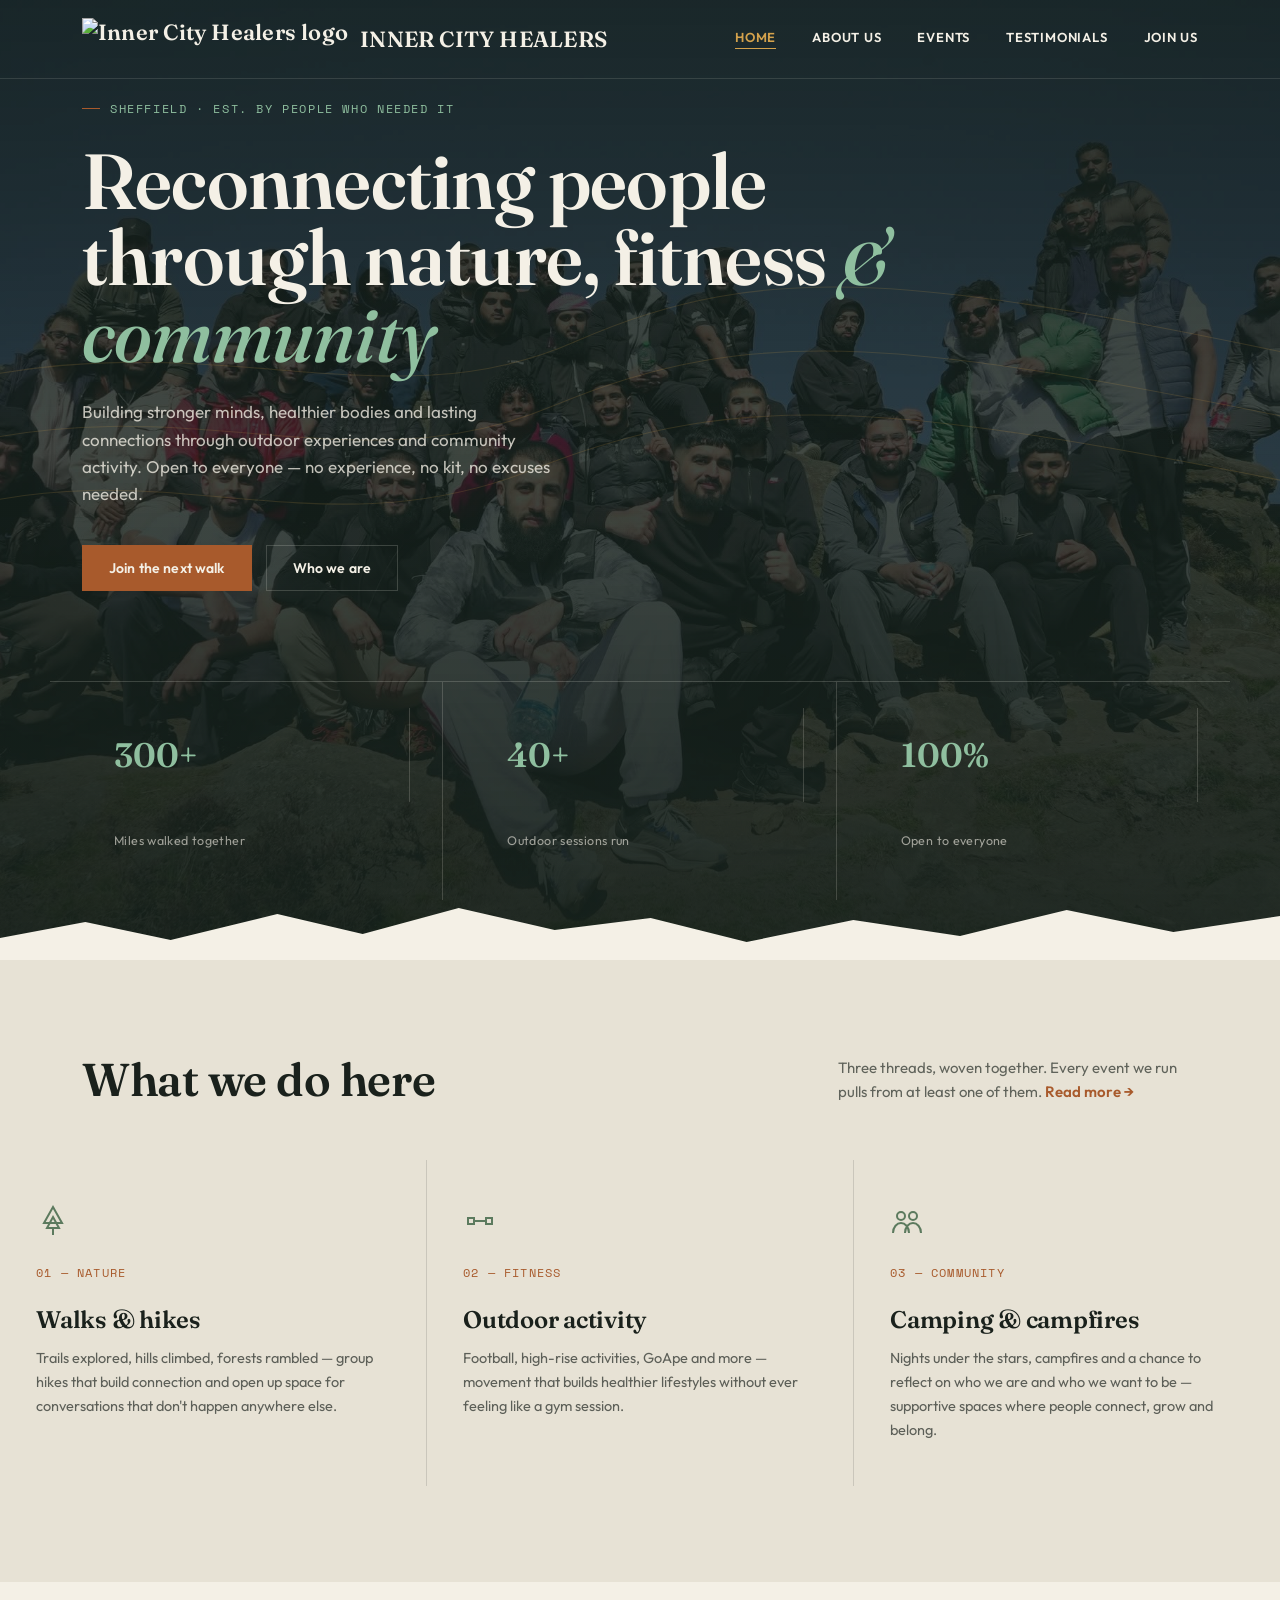
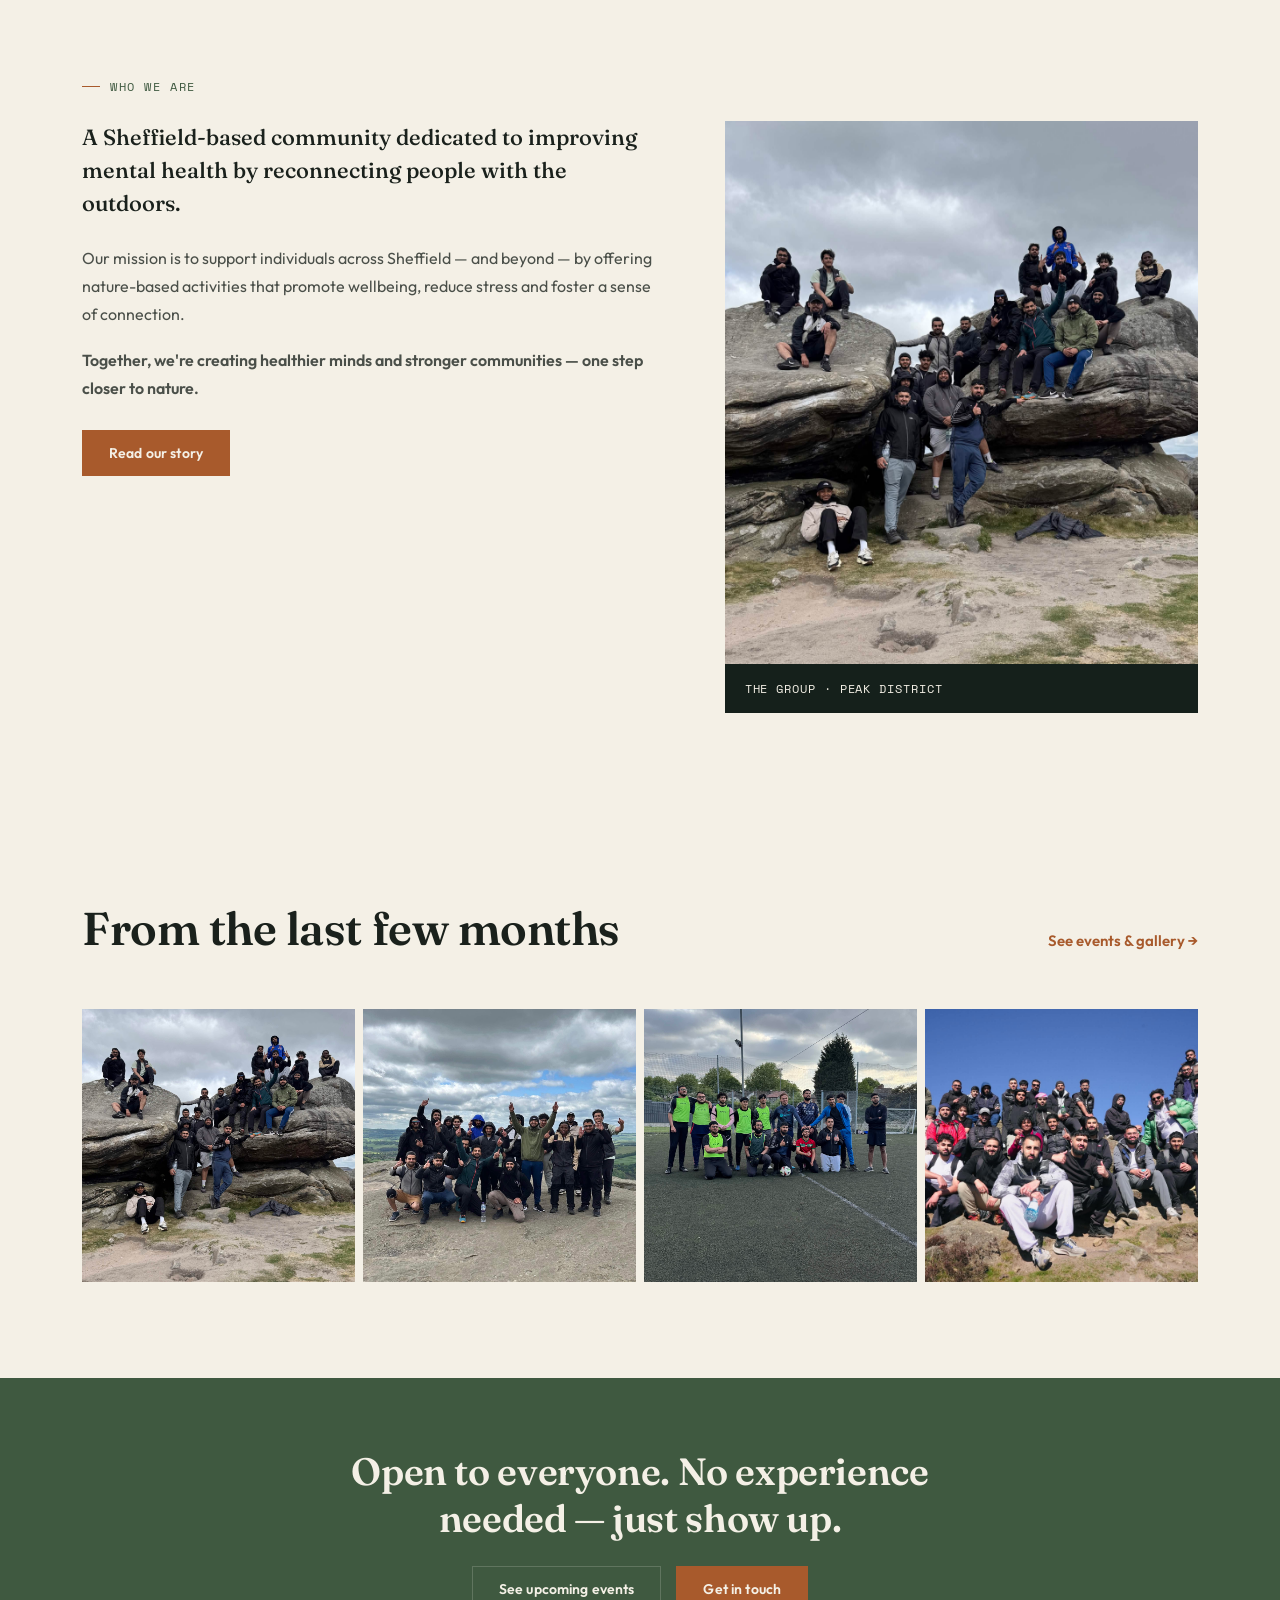
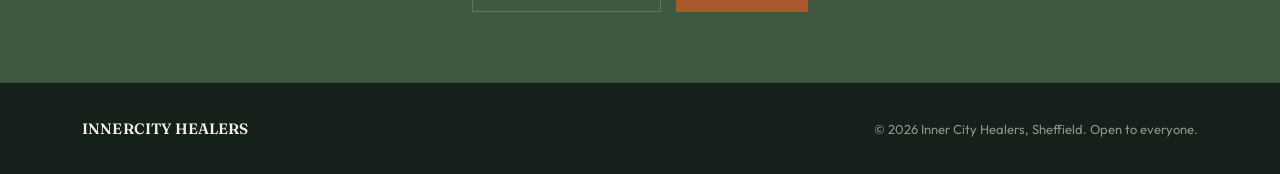
==== ICH/innercityhealers-site/site/index.html @ dcbc0eda "a" ====
<!DOCTYPE html>
<html lang="en">
<head>
<meta charset="UTF-8">
<meta name="viewport" content="width=device-width, initial-scale=1.0">
<title>Inner City Healers — Reconnecting People Through Nature, Fitness & Community</title>
<meta name="description" content="A Sheffield-based community using hikes, outdoor activity and connection to support mental health.">
<link rel="preconnect" href="https://fonts.googleapis.com">
<link rel="preconnect" href="https://fonts.gstatic.com" crossorigin>
<link href="https://fonts.googleapis.com/css2?family=Fraunces:opsz,wght@9..144,400;9..144,500;9..144,600;9..144,700&family=Outfit:wght@400;500;600;700&family=Space+Mono:wght@400;700&display=swap" rel="stylesheet">
<link rel="stylesheet" href="css/style.css">
</head>
<body>
<header>
  <nav>
    <a href="index.html" class="brand">
      <img src="images/logo.jpg" alt="Inner City Healers logo" style="height:42px; width:auto;">
      INNER CITY HEALERS
    </a>
    <div class="navlinks">
      <a href="index.html" class="active">Home</a>
      <a href="about.html">About Us</a>
      <a href="events.html">Events</a>
      <a href="testimonials.html">Testimonials</a>
      <a href="contact.html">Join Us</a>
    </div>
    <button class="menu-toggle" aria-label="Menu">
      <svg width="22" height="16" viewBox="0 0 22 16"><rect width="22" height="2" fill="#1A211C"/><rect y="7" width="22" height="2" fill="#1A211C"/><rect y="14" width="22" height="2" fill="#1A211C"/></svg>
    </button>
  </nav>
</header>
<section class="hero" id="home">
  <svg class="topo" viewBox="0 0 1200 600" preserveAspectRatio="none" xmlns="http://www.w3.org/2000/svg">
    <g stroke="#D4A24C" stroke-width="1" fill="none">
      <path d="M-50 480 C 150 420, 300 520, 500 440 S 850 380, 1250 460"/>
      <path d="M-50 420 C 180 360, 330 460, 520 380 S 860 320, 1250 400"/>
      <path d="M-50 360 C 200 300, 360 400, 540 320 S 870 260, 1250 340"/>
    </g>
  </svg>
  <div class="hero-inner">
    <div class="eyebrow light">Sheffield &middot; Est. by people who needed it</div>
    <h1>Reconnecting people through nature, fitness <em>&amp; community</em></h1>
    <p class="lede">Building stronger minds, healthier bodies and lasting connections through outdoor experiences and community activity. Open to everyone &mdash; no experience, no kit, no excuses needed.</p>
    <div class="hero-ctas">
      <a href="contact.html" class="btn dark">Join the next walk</a>
      <a href="about.html" class="btn outline">Who we are</a>
    </div>
  </div>
  <div class="hero-stats">
    <div><div class="num">300+</div><div class="lbl">Miles walked together</div></div>
    <div><div class="num">40+</div><div class="lbl">Outdoor sessions run</div></div>
    <div><div class="num">100%</div><div class="lbl">Open to everyone</div></div>
  </div>
  <svg class="ridge" viewBox="0 0 1200 60" preserveAspectRatio="none" style="height:60px;">
    <path d="M0 60 L0 38 L80 22 L160 40 L260 14 L340 34 L430 8 L520 30 L610 18 L700 42 L800 20 L900 36 L1000 10 L1100 32 L1200 16 L1200 60 Z" fill="#F4F0E6"/>
  </svg>
</section>

<section class="pillars">
  <div class="wrap">
    <div class="section-head">
      <h2>What we do here</h2>
      <p class="desc">Three threads, woven together. Every event we run pulls from at least one of them. <a href="about.html" style="color:var(--rust); font-weight:600;">Read more &rarr;</a></p>
    </div>
  </div>
  <div class="pillar-grid">
    <div class="pillar">
      <div class="icon"><svg width="34" height="34" viewBox="0 0 34 34" fill="none"><path d="M17 3L26 19H8L17 3Z" stroke="#5C7A5E" stroke-width="2" fill="none"/><path d="M17 13L23 24H11L17 13Z" stroke="#5C7A5E" stroke-width="2" fill="none"/><line x1="17" y1="24" x2="17" y2="31" stroke="#5C7A5E" stroke-width="2"/></svg></div>
      <div class="pnum">01 &mdash; NATURE</div>
      <h3>Walks &amp; hikes</h3>
      <p>Trails explored, hills climbed, forests rambled &mdash; group hikes that build connection and open up space for conversations that don't happen anywhere else.</p>
    </div>
    <div class="pillar">
      <div class="icon"><svg width="34" height="34" viewBox="0 0 34 34" fill="none"><rect x="5" y="14" width="6" height="6" stroke="#5C7A5E" stroke-width="2"/><rect x="23" y="14" width="6" height="6" stroke="#5C7A5E" stroke-width="2"/><line x1="11" y1="17" x2="23" y2="17" stroke="#5C7A5E" stroke-width="2"/></svg></div>
      <div class="pnum">02 &mdash; FITNESS</div>
      <h3>Outdoor activity</h3>
      <p>Football, high-rise activities, GoApe and more &mdash; movement that builds healthier lifestyles without ever feeling like a gym session.</p>
    </div>
    <div class="pillar">
      <div class="icon"><svg width="34" height="34" viewBox="0 0 34 34" fill="none"><circle cx="11" cy="12" r="4" stroke="#5C7A5E" stroke-width="2"/><circle cx="23" cy="12" r="4" stroke="#5C7A5E" stroke-width="2"/><path d="M3 29c0-6 4-10 8-10s8 4 8 10M15 29c0-6 4-10 8-10s8 4 8 10" stroke="#5C7A5E" stroke-width="2" fill="none"/></svg></div>
      <div class="pnum">03 &mdash; COMMUNITY</div>
      <h3>Camping &amp; campfires</h3>
      <p>Nights under the stars, campfires and a chance to reflect on who we are and who we want to be &mdash; supportive spaces where people connect, grow and belong.</p>
    </div>
  </div>
</section>

<section class="about">
  <div class="wrap">
    <div class="eyebrow">Who we are</div>
    <div class="about-grid" style="margin-top:26px;">
      <div>
        <p class="lead-graf">A Sheffield-based community dedicated to improving mental health by reconnecting people with the outdoors.</p>
        <p>Our mission is to support individuals across Sheffield &mdash; and beyond &mdash; by offering nature-based activities that promote wellbeing, reduce stress and foster a sense of connection.</p>
        <p style="font-weight:600; margin-bottom:28px;">Together, we're creating healthier minds and stronger communities &mdash; one step closer to nature.</p>
        <a href="about.html" class="btn dark">Read our story</a>
      </div>
      <div class="about-photo">
        <img src="images/peak-summit-group.jpg" alt="Group celebrating together on top of a Peak District summit">
        <div class="tag">THE GROUP &middot; PEAK DISTRICT</div>
      </div>
    </div>
  </div>
</section>

<section class="mini-gallery">
  <div class="wrap">
    <div class="section-head">
      <h2>From the last few months</h2>
      <p class="desc"><a href="events.html" style="color:var(--rust); font-weight:600;">See events &amp; gallery &rarr;</a></p>
    </div>
    <div class="mini-grid">
      <a href="events.html"><img src="images/peak-summit-group.jpg" alt="Group celebrating on top of a Peak District summit"></a>
      <a href="events.html"><img src="images/rocky-outcrop-cheering.jpg" alt="Group cheering on a rocky outcrop"></a>
      <a href="events.html"><img src="images/outdoor-football.jpg" alt="Football team group photo"></a>
      <a href="events.html"><img src="images/go-karting.jpg" alt="Group in racing suits after go-karting"></a>
    </div>
  </div>
</section>

<section class="cta-band">
  <div class="wrap">
    <h2 style="margin:0 auto 24px;">Open to everyone. No experience needed &mdash; just show up.</h2>
    <a href="events.html" class="btn outline">See upcoming events</a>
    <a href="contact.html" class="btn dark">Get in touch</a>
  </div>
</section>
<footer>
  <div class="wrap foot-inner">
    <div class="brand">INNERCITY HEALERS</div>
    <div>&copy; 2026 Inner City Healers, Sheffield. Open to everyone.</div>
  </div>
</footer>

<script src="js/script.js"></script>

</body>
</html>
---- ICH/innercityhealers-site/site/css/style.css ----
:root{
    --ink:#1A211C;
    --cream:#F4F0E6;
    --stone:#E7E2D5;
    --stone-deep:#D9D2BF;
    --pine:#15201B;
    --pine-soft:#212E27;
    --moss:#5C7A5E;
    --moss-deep:#3F5940;
    --gold:#D4A24C;
    --green-accent:#8FBF9F;
    --rust:#A85A2C;
    --line: rgba(26,33,28,0.14);
    --line-light: rgba(244,240,230,0.18);
    --radius: 2px;
  }
  *{box-sizing:border-box;}
  html{scroll-behavior:smooth;}
  body{
    margin:0;
    font-family:'Outfit', sans-serif;
    color:var(--ink);
    background:var(--cream);
    -webkit-font-smoothing:antialiased;
  }
  h1,h2,h3,h4{
    font-family:'Fraunces', serif;
    font-weight:600;
    margin:0;
    letter-spacing:-0.01em;
  }
  p{margin:0;}
  a{color:inherit; text-decoration:none;}
  img{max-width:100%; display:block;}
  .eyebrow{
    font-family:'Space Mono', monospace;
    font-size:11.5px;
    letter-spacing:0.14em;
    text-transform:uppercase;
    color:var(--moss-deep);
    display:flex;
    align-items:center;
    gap:10px;
  }
  .eyebrow::before{
    content:'';
    width:18px; height:1px;
    background:var(--rust);
    display:inline-block;
  }
  .eyebrow.light{color:var(--gold);}
  .hero .eyebrow.light{color:var(--green-accent);}
  .wrap{
    max-width:1180px;
    margin:0 auto;
    padding:0 32px;
  }
  .btn{
    display:inline-flex;
    align-items:center;
    gap:10px;
    padding:13px 26px;
    background:var(--moss-deep);
    color:var(--cream);
    font-family:'Outfit', sans-serif;
    font-weight:600;
    font-size:14px;
    letter-spacing:0.01em;
    border:1px solid var(--moss-deep);
    cursor:pointer;
    transition:all .25s ease;
  }
  .btn:hover{background:transparent; color:var(--moss-deep);}
  .btn.outline{
    background:transparent;
    color:var(--cream);
    border:1px solid var(--line-light);
  }
  .btn.outline:hover{
    background:var(--cream);
    color:var(--pine);
    border-color:var(--cream);
  }
  .btn.dark{background:var(--rust); border-color:var(--rust); color:var(--cream);}
  .btn.dark:hover{background:transparent; color:var(--rust);}

  /* ===== NAV (transparent, overlays hero) ===== */
  header{
    position:absolute; top:0; left:0; right:0; z-index:50;
    background:transparent;
    border-bottom:1px solid rgba(244,240,230,0.12);
  }
  nav{
    display:flex; align-items:center; justify-content:space-between;
    padding:18px 32px;
    max-width:1180px;
    margin:0 auto;
  }
  .brand{display:flex; align-items:center; gap:12px; font-family:'Fraunces',serif; font-weight:600; font-size:22px; letter-spacing:0.01em; color:var(--cream);}
  .brand svg{flex-shrink:0;}
  .navlinks{display:flex; gap:36px; align-items:center;}
  .navlinks a{
    font-size:13px; font-weight:600; letter-spacing:0.06em; text-transform:uppercase;
    position:relative; padding-bottom:4px; color:var(--cream);
  }
  .navlinks a::after{
    content:''; position:absolute; left:0; bottom:0; height:1px; width:0;
    background:var(--gold); transition:width .25s ease;
  }
  .navlinks a:hover::after, .navlinks a.active::after{width:100%;}
  .navlinks a.active{color:var(--gold);}
  .navcta{display:none;}
  @media(min-width:880px){.navcta{display:block;}}
  .menu-toggle{display:none; background:none; border:none; cursor:pointer;}
  .menu-toggle svg rect{fill:var(--cream);}
  @media(max-width:880px){
    .navlinks{display:none;}
    .menu-toggle{display:block;}
  }

  /* ===== TOPO TEXTURE ===== */
  .topo{
    position:absolute; inset:0; pointer-events:none;
    opacity:0.16;
  }

  /* ===== HERO ===== */
  .hero{
    position:relative;
    background:
      linear-gradient(180deg, rgba(21,32,27,0.90) 0%, rgba(21,32,27,0.80) 45%, rgba(21,32,27,0.94) 100%),
      url('../images/go-karting.jpg') center 30%/cover no-repeat;
    color:var(--cream);
    overflow:hidden;
    padding:100px 0 0;
  }
  .hero-inner{
    max-width:1180px; margin:0 auto; padding:0 32px 90px;
    position:relative; z-index:2;
  }
  .hero .eyebrow{margin-bottom:26px;}
  .hero h1{
    font-size:clamp(40px, 6.4vw, 78px);
    line-height:0.98;
    max-width:820px;
    color:var(--cream);
  }
  .hero h1 em{font-style:italic; color:var(--green-accent); font-weight:500;}
  .hero p.lede{
    margin-top:26px;
    max-width:480px;
    font-size:17px;
    line-height:1.6;
    color:rgba(244,240,230,0.78);
  }
  .hero-ctas{display:flex; gap:14px; margin-top:38px; flex-wrap:wrap;}
  .hero-stats{
    display:grid; grid-template-columns:repeat(3,1fr);
    border-top:1px solid var(--line-light);
    max-width:1180px; margin:0 auto;
    position:relative; z-index:2;
  }
  .hero-stats div{
    padding:26px 32px;
    border-right:1px solid var(--line-light);
  }
  .hero-stats div:last-child{border-right:none;}
  .hero-stats .num{font-family:'Fraunces',serif; font-size:34px; color:var(--green-accent); font-weight:600;}
  .hero-stats .lbl{font-size:12.5px; color:rgba(244,240,230,0.6); margin-top:4px; letter-spacing:0.03em;}

  .ridge{
    width:100%; display:block; position:relative; z-index:1;
  }

  /* ===== SECTION SCAFFOLD ===== */
  section{padding:96px 0;}
  .section-head{
    display:flex; justify-content:space-between; align-items:flex-end;
    gap:40px; margin-bottom:56px; flex-wrap:wrap;
  }
  .section-head h2{font-size:clamp(30px,3.6vw,46px); max-width:560px; line-height:1.05;}
  .section-head .desc{max-width:360px; font-size:15px; line-height:1.6; color:rgba(26,33,28,0.66);}

  /* ===== ABOUT ===== */
  .about{background:var(--cream);}
  .about-grid{
    display:grid; grid-template-columns:1.1fr 0.9fr; gap:64px; align-items:start;
  }
  .about-grid p{font-size:16px; line-height:1.75; color:rgba(26,33,28,0.78); margin-bottom:18px;}
  .about-grid .lead-graf{font-family:'Fraunces',serif; font-size:22px; line-height:1.5; color:var(--ink); font-weight:500; margin-bottom:24px;}
  .about-photo{
    position:relative; aspect-ratio:4/5; overflow:hidden; background:var(--stone-deep);
  }
  .about-photo img{width:100%; height:100%; object-fit:cover;}
  .about-photo .tag{
    position:absolute; bottom:0; left:0; right:0;
    background:var(--pine); color:var(--cream);
    padding:16px 20px; font-family:'Space Mono',monospace; font-size:11.5px; letter-spacing:0.08em;
  }
  @media(max-width:800px){.about-grid{grid-template-columns:1fr;}}

  /* ===== PILLARS ===== */
  .pillars{background:var(--stone); position:relative;}
  .pillar-grid{display:grid; grid-template-columns:repeat(3,1fr); gap:1px; background:var(--line);}
  .pillar{
    background:var(--stone); padding:44px 36px;
    transition:background .25s ease;
  }
  .pillar:hover{background:var(--cream);}
  .pillar .pnum{font-family:'Space Mono',monospace; font-size:12px; color:var(--rust); letter-spacing:0.1em; margin-bottom:24px;}
  .pillar h3{font-size:24px; margin-bottom:12px;}
  .pillar p{font-size:14.5px; line-height:1.65; color:rgba(26,33,28,0.68);}
  .pillar .icon{margin-bottom:22px;}
  @media(max-width:800px){.pillar-grid{grid-template-columns:1fr;}}

  /* ===== ORIGIN ===== */
  .origin{
    background:var(--pine); color:var(--cream); position:relative; overflow:hidden;
  }
  .origin-grid{
    display:grid; grid-template-columns:0.85fr 1.15fr; gap:70px; align-items:center;
  }
  .origin-photo{aspect-ratio:1/1; overflow:hidden; background:var(--pine-soft);}
  .origin-photo img{width:100%; height:100%; object-fit:cover; filter:saturate(0.9);}
  .origin-text .eyebrow{margin-bottom:24px;}
  .origin-text h2{font-size:clamp(28px,3.4vw,40px); margin-bottom:24px; max-width:480px;}
  .origin-text p{font-size:16px; line-height:1.8; color:rgba(244,240,230,0.74); margin-bottom:16px;}
  .origin-text .sign{font-family:'Fraunces',serif; font-style:italic; color:var(--gold); margin-top:24px; font-size:17px;}
  @media(max-width:850px){.origin-grid{grid-template-columns:1fr;}}

  /* ===== EVENTS ===== */
  .events{background:var(--cream);}
  .event-list{display:flex; flex-direction:column; border-top:1px solid var(--line);}
  .event-row{
    display:grid; grid-template-columns:140px 110px 1fr auto;
    gap:28px; align-items:center;
    padding:28px 0; border-bottom:1px solid var(--line);
  }
  .event-row .ephoto{width:140px; height:90px; overflow:hidden; background:var(--stone-deep);}
  .event-row .ephoto img{width:100%; height:100%; object-fit:cover;}
  .event-date{font-family:'Space Mono',monospace; text-align:center;}
  .event-date .mon{font-size:12px; letter-spacing:0.1em; color:var(--rust);}
  .event-date .day{font-size:28px; font-family:'Fraunces',serif; font-weight:600; color:var(--ink);}
  .event-info h4{font-size:19px; margin-bottom:6px;}
  .event-info .meta{font-size:13px; color:rgba(26,33,28,0.55); margin-bottom:6px; display:flex; gap:14px; flex-wrap:wrap;}
  .event-info .meta span{display:flex; align-items:center; gap:5px;}
  .event-info p.desc{font-size:14px; color:rgba(26,33,28,0.65); line-height:1.5; max-width:420px;}
  .event-row .btn{padding:10px 20px; font-size:13px;}
  @media(max-width:760px){
    .event-row{grid-template-columns:1fr; gap:14px;}
    .event-row .ephoto{width:100%; height:160px;}
    .event-date{display:flex; gap:8px; text-align:left;}
  }
  .events-foot{
    text-align:center; margin-top:48px; padding-top:40px; border-top:1px solid var(--line);
    font-family:'Fraunces',serif; font-style:italic; font-size:18px; color:var(--moss-deep);
  }

  /* ===== GALLERY ===== */
  .gallery{background:var(--pine); color:var(--cream);}
  .gallery .section-head h2{color:var(--cream);}
  .gallery .section-head .desc{color:rgba(244,240,230,0.6);}
  .gal-grid{
    display:grid; grid-template-columns:repeat(4,1fr); grid-auto-rows:170px; gap:8px;
  }
  .gal-grid a{position:relative; overflow:hidden; display:block; background:var(--pine-soft);}
  .gal-grid img{width:100%; height:100%; object-fit:cover; transition:transform .5s ease, filter .5s ease;}
  .gal-grid a:hover img{transform:scale(1.06); filter:saturate(1.15);}
  .gal-grid .big{grid-column:span 2; grid-row:span 2;}
  @media(max-width:880px){
    .gal-grid{grid-template-columns:repeat(2,1fr); grid-auto-rows:140px;}
    .gal-grid .big{grid-column:span 2; grid-row:span 1;}
  }

  /* ===== TESTIMONIALS ===== */
  .testimonials{background:var(--stone);}
  .test-track{
    display:grid; grid-template-columns:repeat(3,1fr); gap:1px; background:var(--line);
  }
  .test-card{
    background:var(--stone); padding:34px 30px;
  }
  .test-card .quote{font-family:'Fraunces',serif; font-size:17px; line-height:1.6; color:var(--ink); margin-bottom:20px;}
  .test-card .who{font-family:'Space Mono',monospace; font-size:12px; color:var(--rust); letter-spacing:0.06em;}
  @media(max-width:860px){.test-track{grid-template-columns:1fr;}}

  /* ===== CONTACT ===== */
  .contact{background:var(--cream);}
  .contact-grid{display:grid; grid-template-columns:0.8fr 1.2fr; gap:70px;}
  .contact-info h2{font-size:clamp(30px,3.6vw,42px); margin-bottom:28px;}
  .cline{margin-bottom:26px;}
  .cline .clabel{font-family:'Space Mono',monospace; font-size:11.5px; letter-spacing:0.1em; color:var(--moss-deep); text-transform:uppercase; margin-bottom:6px;}
  .cline a, .cline span{font-size:18px; font-weight:500;}
  .socials{display:flex; gap:14px; margin-top:30px;}
  .socials a{
    width:38px; height:38px; border:1px solid var(--line); display:flex; align-items:center; justify-content:center;
    transition:all .2s ease;
  }
  .socials a:hover{background:var(--moss-deep); border-color:var(--moss-deep); color:var(--cream);}
  form{display:flex; flex-direction:column; gap:16px;}
  .field{display:flex; flex-direction:column; gap:8px;}
  .field label{font-family:'Space Mono',monospace; font-size:11px; letter-spacing:0.08em; text-transform:uppercase; color:rgba(26,33,28,0.55);}
  .field input, .field textarea{
    background:transparent; border:none; border-bottom:1px solid var(--line);
    padding:10px 2px; font-family:'Outfit',sans-serif; font-size:16px; color:var(--ink);
    outline:none; transition:border-color .2s ease; resize:none;
  }
  .field input:focus, .field textarea:focus{border-color:var(--rust);}
  form .btn{align-self:flex-start; margin-top:8px;}
  @media(max-width:800px){.contact-grid{grid-template-columns:1fr;}}

  /* ===== FOOTER ===== */
  footer{background:var(--pine); color:rgba(244,240,230,0.55); padding:36px 0; border-top:1px solid var(--line-light);}
  .foot-inner{display:flex; justify-content:space-between; align-items:center; font-size:13px; flex-wrap:wrap; gap:12px;}
  .foot-inner .brand{color:var(--cream); font-size:15px;}

  ::selection{background:var(--gold); color:var(--pine);}

/* ===== INNER PAGE HERO ===== */
.page-hero{
  position:relative;
  background:var(--pine);
  color:var(--cream);
  overflow:hidden;
  padding:130px 0 64px;
}
.page-hero-inner{max-width:1180px; margin:0 auto; padding:0 32px; position:relative; z-index:2;}
.page-hero h1{font-size:clamp(34px,5vw,56px); line-height:1; color:var(--cream); max-width:680px;}
.page-hero p.lede{margin-top:18px; max-width:480px; font-size:16px; line-height:1.6; color:rgba(244,240,230,0.75);}
.crumb{font-family:'Space Mono',monospace; font-size:11.5px; letter-spacing:0.1em; color:rgba(244,240,230,0.5); margin-bottom:18px; text-transform:uppercase;}
.crumb a{color:var(--gold);}
.crumb span{margin:0 8px; color:rgba(244,240,230,0.35);}

/* ===== HOME MINI GALLERY STRIP ===== */
.mini-gallery{background:var(--cream);}
.mini-grid{display:grid; grid-template-columns:repeat(4,1fr); gap:8px;}
.mini-grid a{display:block; aspect-ratio:1; overflow:hidden; background:var(--stone-deep); position:relative;}
.mini-grid img{width:100%; height:100%; object-fit:cover; transition:transform .5s ease;}
.mini-grid a:hover img{transform:scale(1.06);}
@media(max-width:760px){.mini-grid{grid-template-columns:repeat(2,1fr);}}
.mini-gallery-foot{text-align:center; margin-top:36px;}

/* ===== CTA BAND ===== */
.cta-band{background:var(--moss-deep); color:var(--cream); padding:70px 0; text-align:center;}
.cta-band h2{color:var(--cream); font-size:clamp(26px,3.4vw,38px); max-width:600px; margin:0 auto 24px;}
.cta-band .btn{margin:0 6px;}

/* responsive nav fallback: show simple stacked list on small screens when toggled */
.navlinks.open{
  display:flex; position:absolute; top:100%; left:0; right:0;
  flex-direction:column; background:var(--pine); padding:20px 32px; gap:20px;
  border-bottom:1px solid var(--line-light);
}
.navlinks.open a{color:var(--cream);}

/* ===== GALLERY SLIDESHOW (manual arrows) ===== */
.gallery-slideshow{background:var(--pine); color:var(--cream);}
.gallery-slideshow .section-head h2{color:var(--cream);}
.gallery-slideshow .section-head .desc{color:rgba(244,240,230,0.6);}
.slideshow{
  position:relative; width:100%; aspect-ratio:16/10; max-height:640px;
  overflow:hidden; background:var(--pine-soft); border:1px solid var(--line-light);
}
.slideshow .slide{
  position:absolute; inset:0; opacity:0; transition:opacity .5s ease;
  pointer-events:none;
}
.slideshow .slide.active{opacity:1; pointer-events:auto;}
.slideshow .slide img{width:100%; height:100%; object-fit:cover;}
.slide-arrow{
  position:absolute; top:50%; transform:translateY(-50%);
  width:52px; height:52px; border:none; cursor:pointer;
  background:rgba(21,32,27,0.55); color:var(--cream);
  display:flex; align-items:center; justify-content:center;
  transition:background .2s ease; z-index:3; backdrop-filter:blur(4px);
}
.slide-arrow:hover{background:var(--rust);}
.slide-arrow.prev{left:16px;}
.slide-arrow.next{right:16px;}
.slide-counter{
  position:absolute; bottom:16px; right:20px; z-index:3;
  font-family:'Space Mono',monospace; font-size:13px; letter-spacing:0.08em;
  color:var(--cream); background:rgba(21,32,27,0.55); padding:6px 12px;
  backdrop-filter:blur(4px);
}
@media(max-width:600px){
  .slideshow{aspect-ratio:4/5;}
  .slide-arrow{width:44px; height:44px;}
}
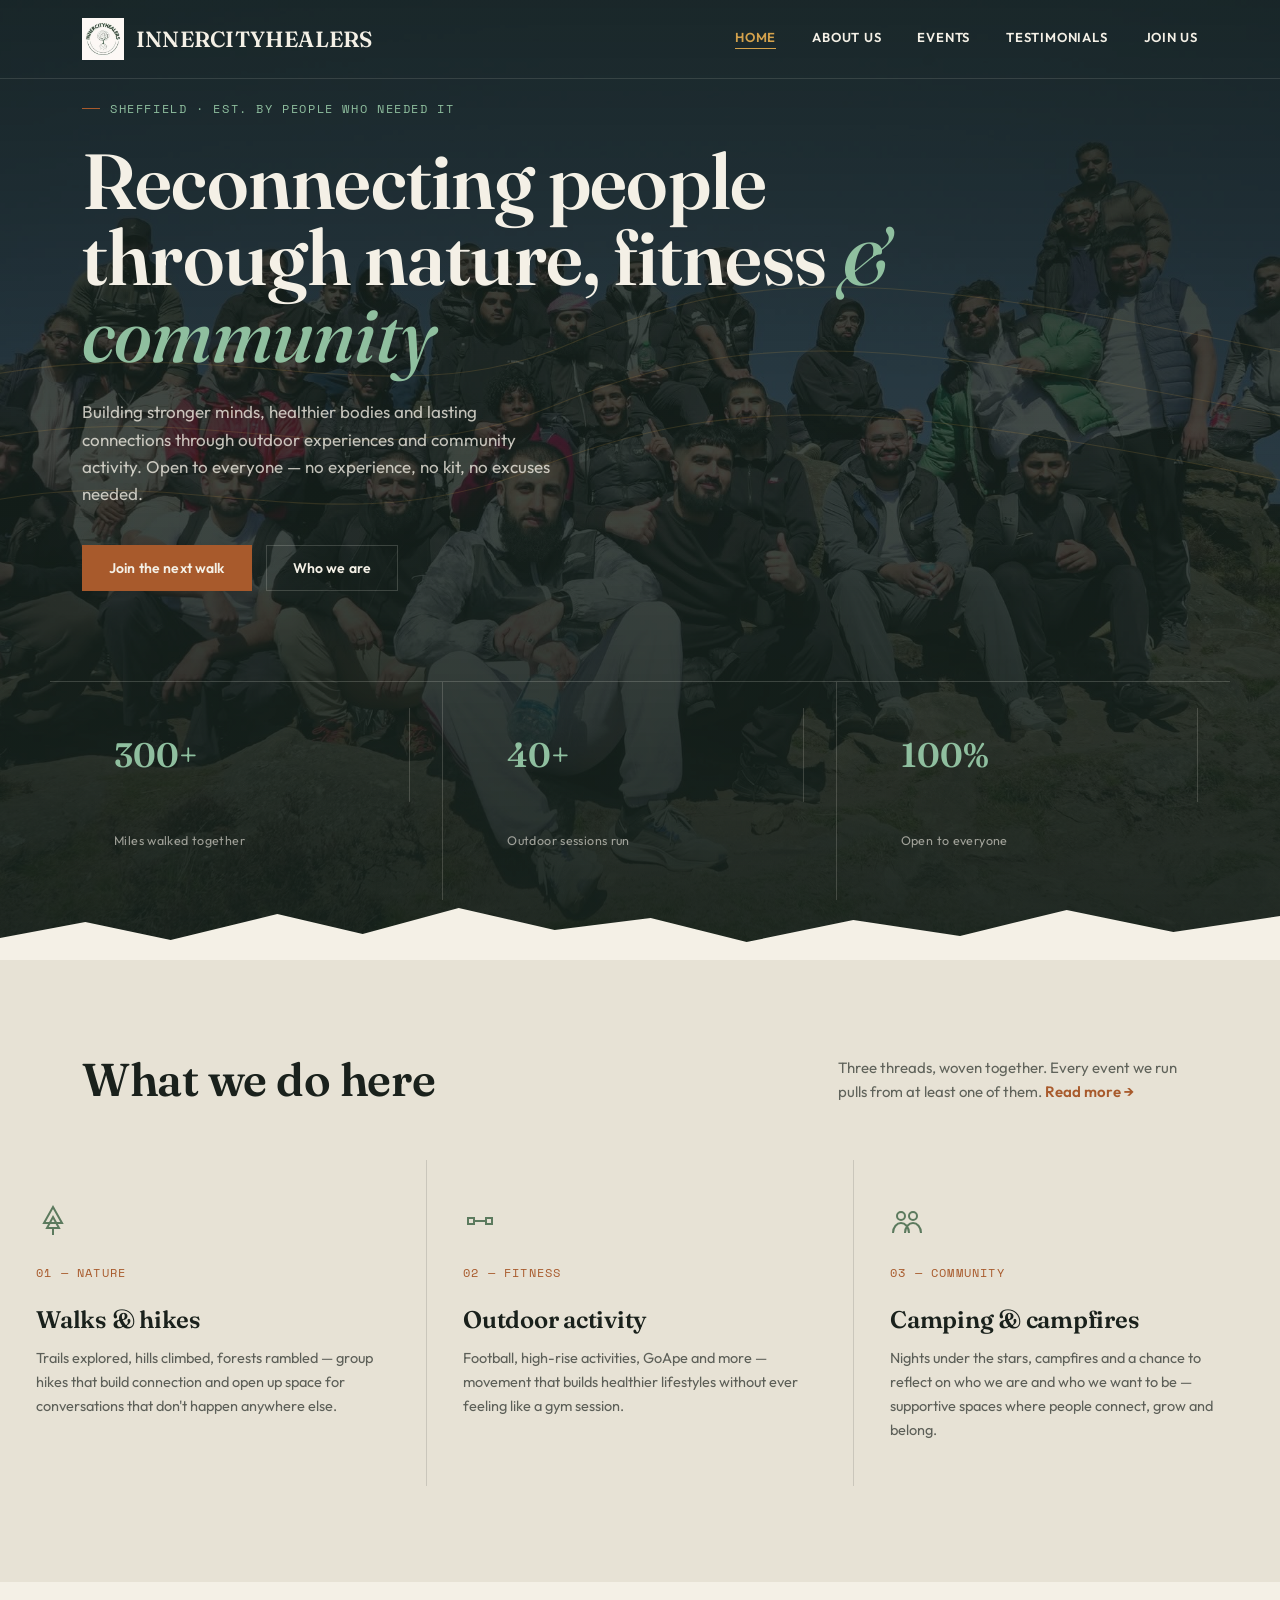
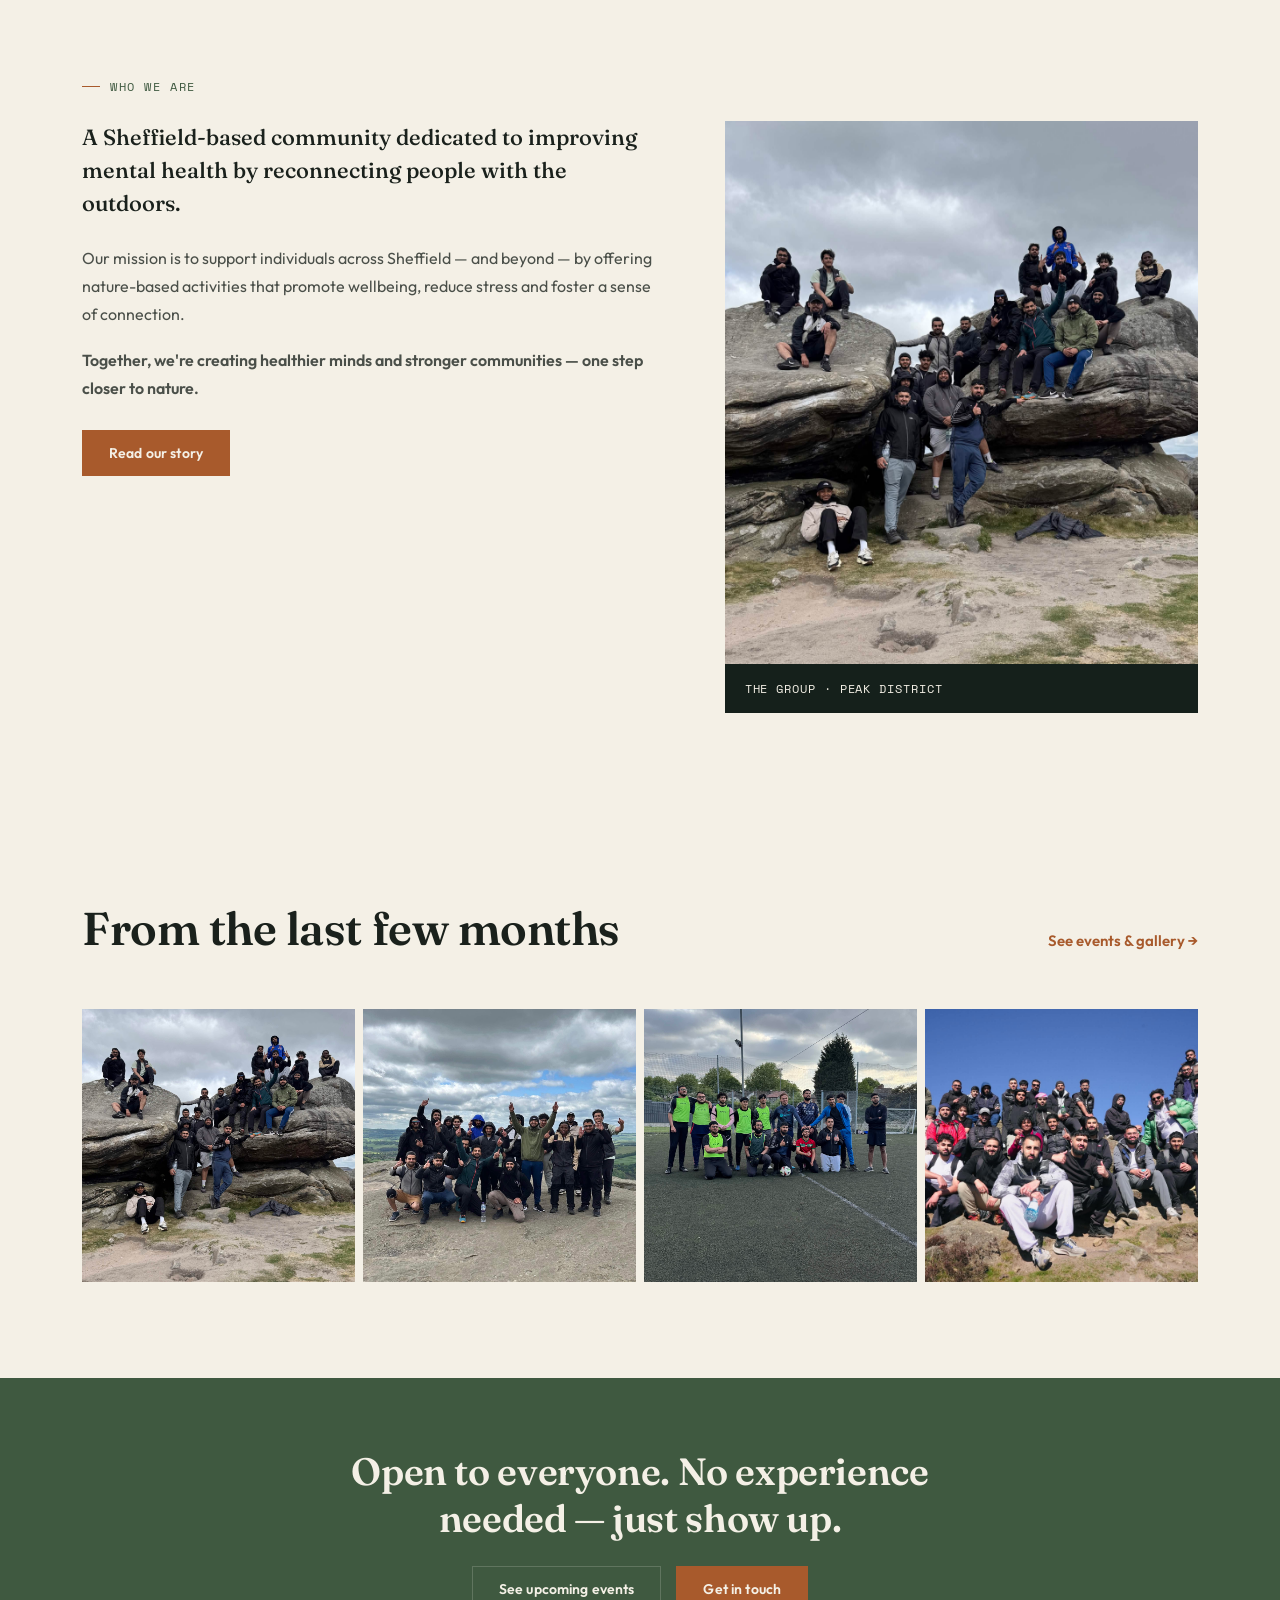
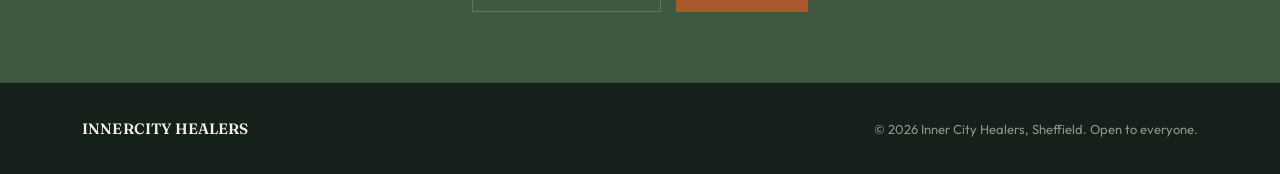
==== commit a6ff6f94: "navbar" ====
--- a/ICH/innercityhealers-site/site/index.html
+++ b/ICH/innercityhealers-site/site/index.html
@@ -15,7 +15,7 @@
   <nav>
     <a href="index.html" class="brand">
       <img src="images/logo.jpg" alt="Inner City Healers logo" style="height:42px; width:auto;">
-      INNER CITY HEALERS
+      INNERCITYHEALERS
     </a>
     <div class="navlinks">
       <a href="index.html" class="active">Home</a>
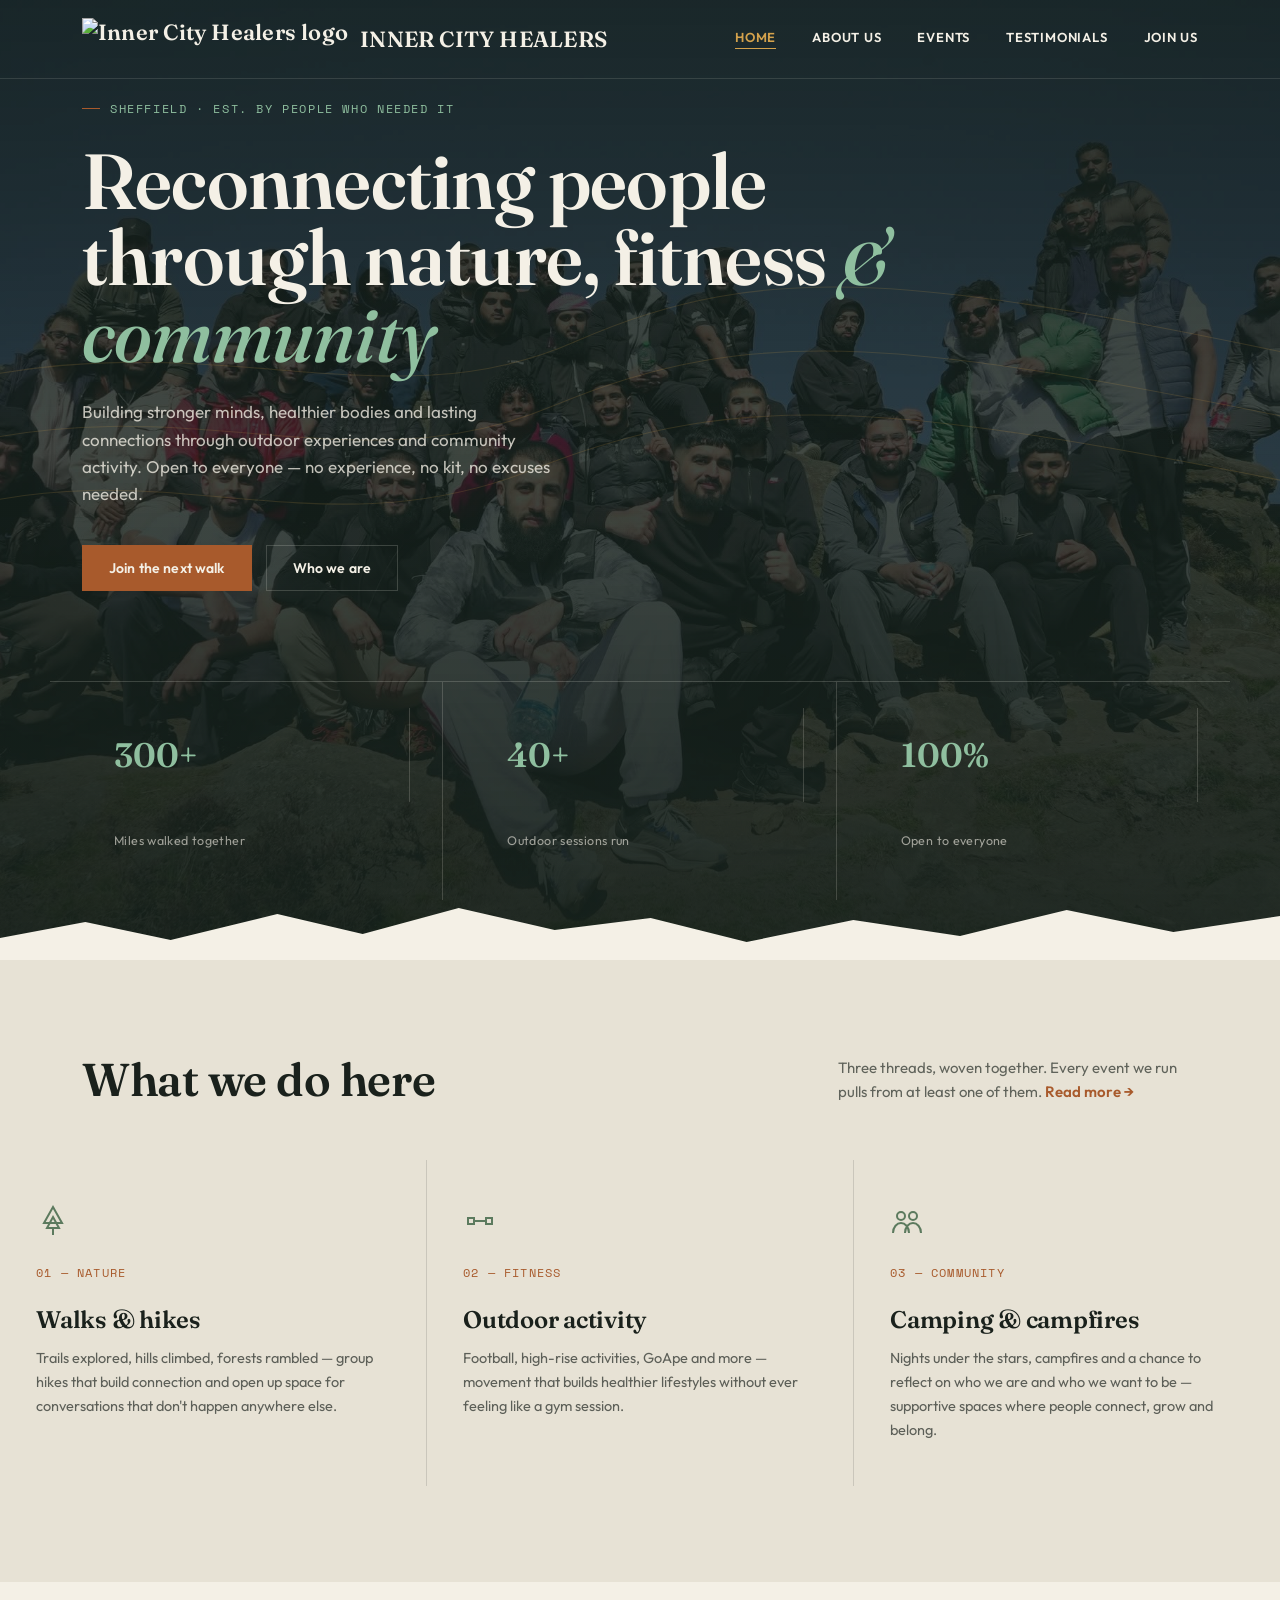
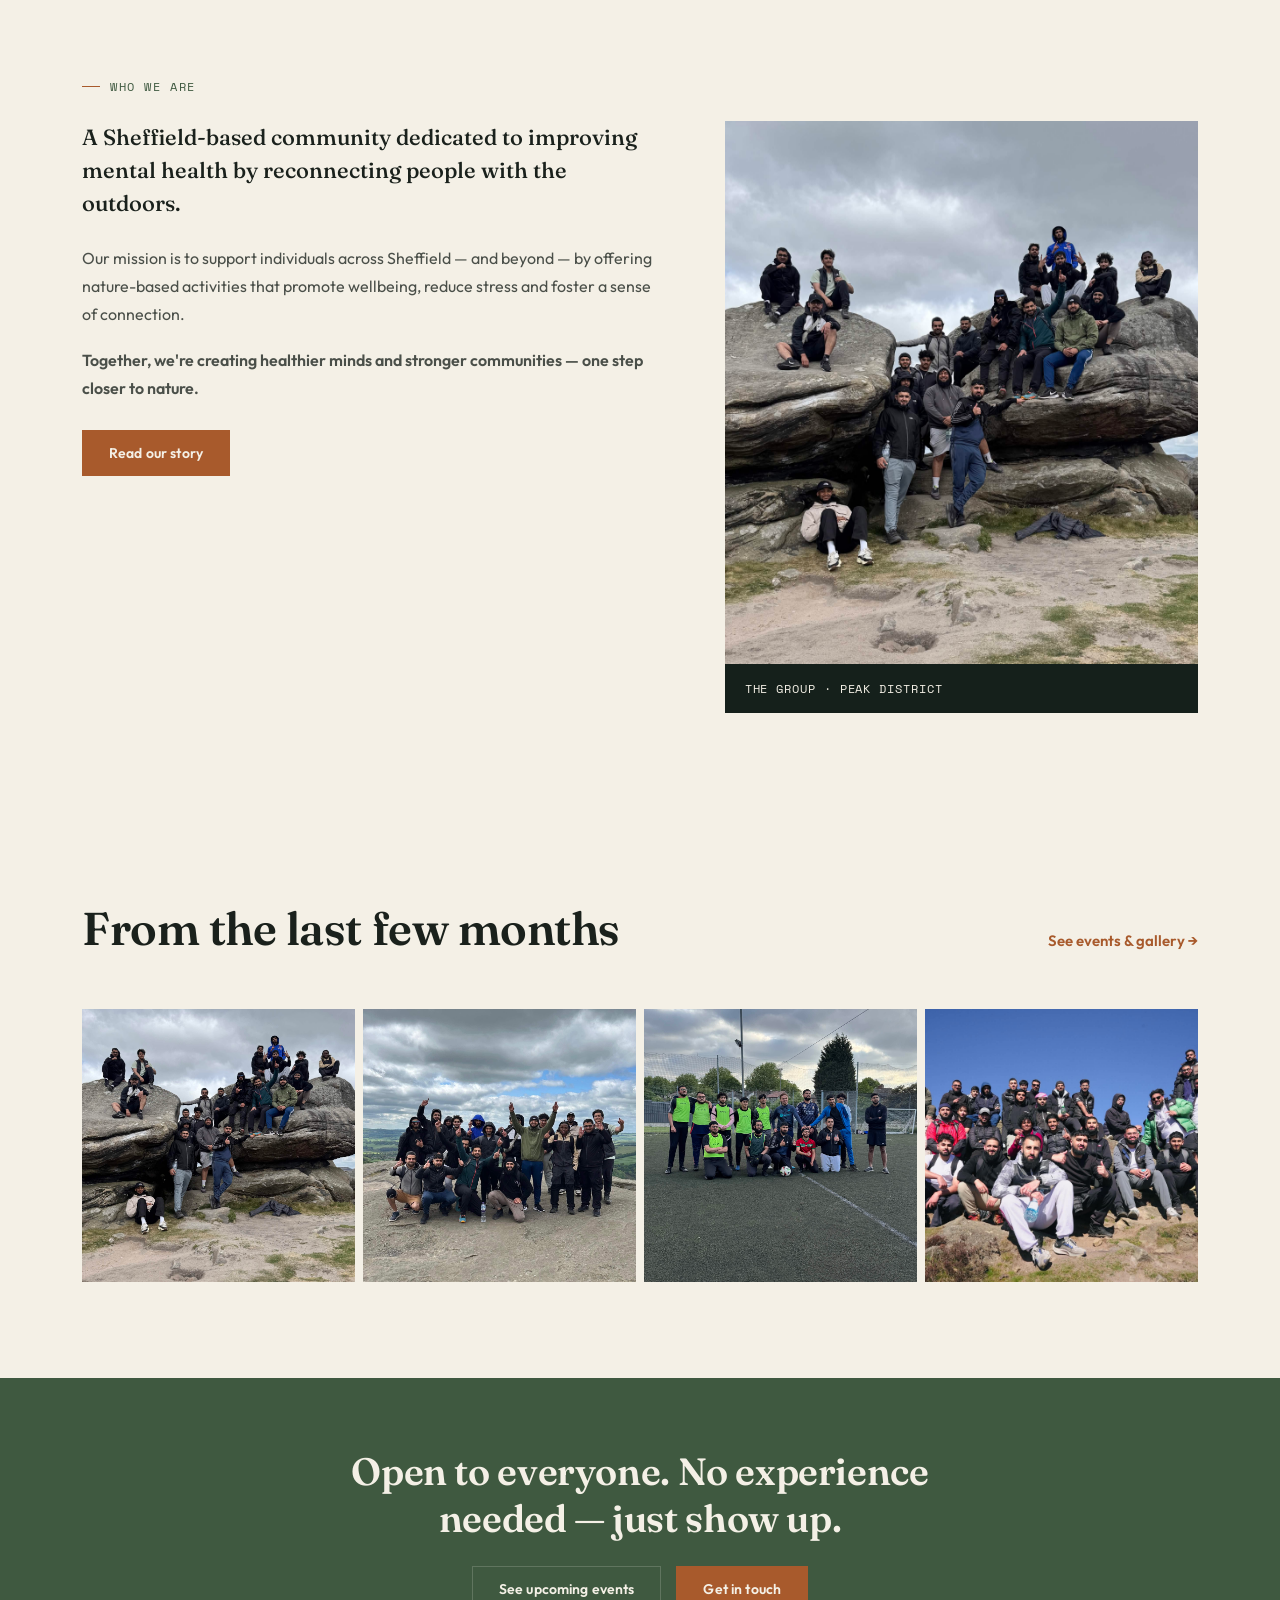
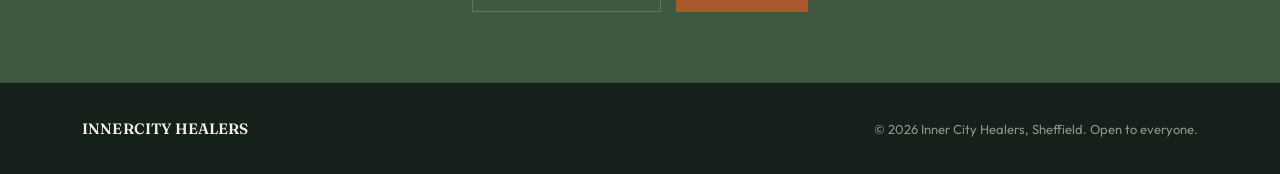
==== commit 862bfbc9: "d" ====
--- a/ICH/innercityhealers-site/site/index.html
+++ b/ICH/innercityhealers-site/site/index.html
@@ -15,7 +15,7 @@
   <nav>
     <a href="index.html" class="brand">
       <img src="images/logo.jpg" alt="Inner City Healers logo" style="height:42px; width:auto;">
-      INNERCITYHEALERS
+      INNER CITY HEALERS
     </a>
     <div class="navlinks">
       <a href="index.html" class="active">Home</a>
--- a/ICH/innercityhealers-site/site/css/style.css
+++ b/ICH/innercityhealers-site/site/css/style.css
@@ -387,3 +387,59 @@
   .slideshow{aspect-ratio:4/5;}
   .slide-arrow{width:44px; height:44px;}
 }
+
+/* ===== IMPACT STATS ===== */
+.impact{background:var(--pine); color:var(--cream);}
+.impact .section-head h2{color:var(--cream);}
+.impact .section-head .desc{color:rgba(244,240,230,0.6);}
+.stat-grid{
+  display:grid; grid-template-columns:repeat(4,1fr); gap:1px; background:var(--line-light);
+  border:1px solid var(--line-light);
+}
+.stat-card{
+  background:var(--pine); padding:34px 28px;
+  display:flex; flex-direction:column; gap:8px;
+}
+.stat-card .snum{font-family:'Fraunces',serif; font-size:44px; font-weight:600; color:var(--gold); line-height:1;}
+.stat-card .slabel{font-size:14px; line-height:1.5; color:rgba(244,240,230,0.78);}
+@media(max-width:900px){.stat-grid{grid-template-columns:repeat(2,1fr);}}
+@media(max-width:520px){.stat-grid{grid-template-columns:1fr;}}
+
+/* ===== ACTIVITIES TABLE ===== */
+.activities{background:var(--cream);}
+.act-table{width:100%; border-collapse:collapse; font-size:15px;}
+.act-table thead th{
+  background:var(--moss-deep); color:var(--cream);
+  text-align:left; padding:14px 20px;
+  font-family:'Space Mono',monospace; font-size:12px; letter-spacing:0.08em; text-transform:uppercase; font-weight:700;
+}
+.act-table thead th:last-child{text-align:right;}
+.act-table tbody td{
+  padding:13px 20px; border-bottom:1px solid var(--line); color:rgba(26,33,28,0.82);
+}
+.act-table tbody td:last-child{text-align:right; font-weight:600; font-family:'Space Mono',monospace;}
+.act-table tbody tr:nth-child(even){background:var(--stone);}
+.act-total{
+  display:flex; justify-content:space-between; align-items:center;
+  background:var(--pine); color:var(--cream); padding:18px 20px; margin-top:0;
+  font-family:'Fraunces',serif; font-weight:600; font-size:18px;
+}
+.act-total .num{color:var(--gold); font-size:22px;}
+.act-note{font-size:14px; color:rgba(26,33,28,0.6); line-height:1.6; margin-top:20px; max-width:640px;}
+
+/* ===== ACHIEVE / ENGAGEMENT COLUMNS ===== */
+.achieve{background:var(--stone);}
+.achieve-lead{max-width:620px; font-size:17px; line-height:1.7; color:rgba(26,33,28,0.8); margin-bottom:14px;}
+.col-grid{display:grid; grid-template-columns:repeat(3,1fr); gap:40px; margin-top:48px;}
+.col-block h3{font-size:20px; margin-bottom:16px; color:var(--ink);}
+.col-block ul{list-style:none; padding:0; margin:0; display:flex; flex-direction:column; gap:10px;}
+.col-block ul li{
+  font-size:14.5px; line-height:1.5; color:rgba(26,33,28,0.72);
+  padding-left:20px; position:relative;
+}
+.col-block ul li::before{
+  content:''; position:absolute; left:0; top:9px;
+  width:6px; height:6px; background:var(--rust); border-radius:50%;
+}
+.col-block p{font-size:14.5px; line-height:1.65; color:rgba(26,33,28,0.72); margin-bottom:12px;}
+@media(max-width:820px){.col-grid{grid-template-columns:1fr; gap:44px;}}
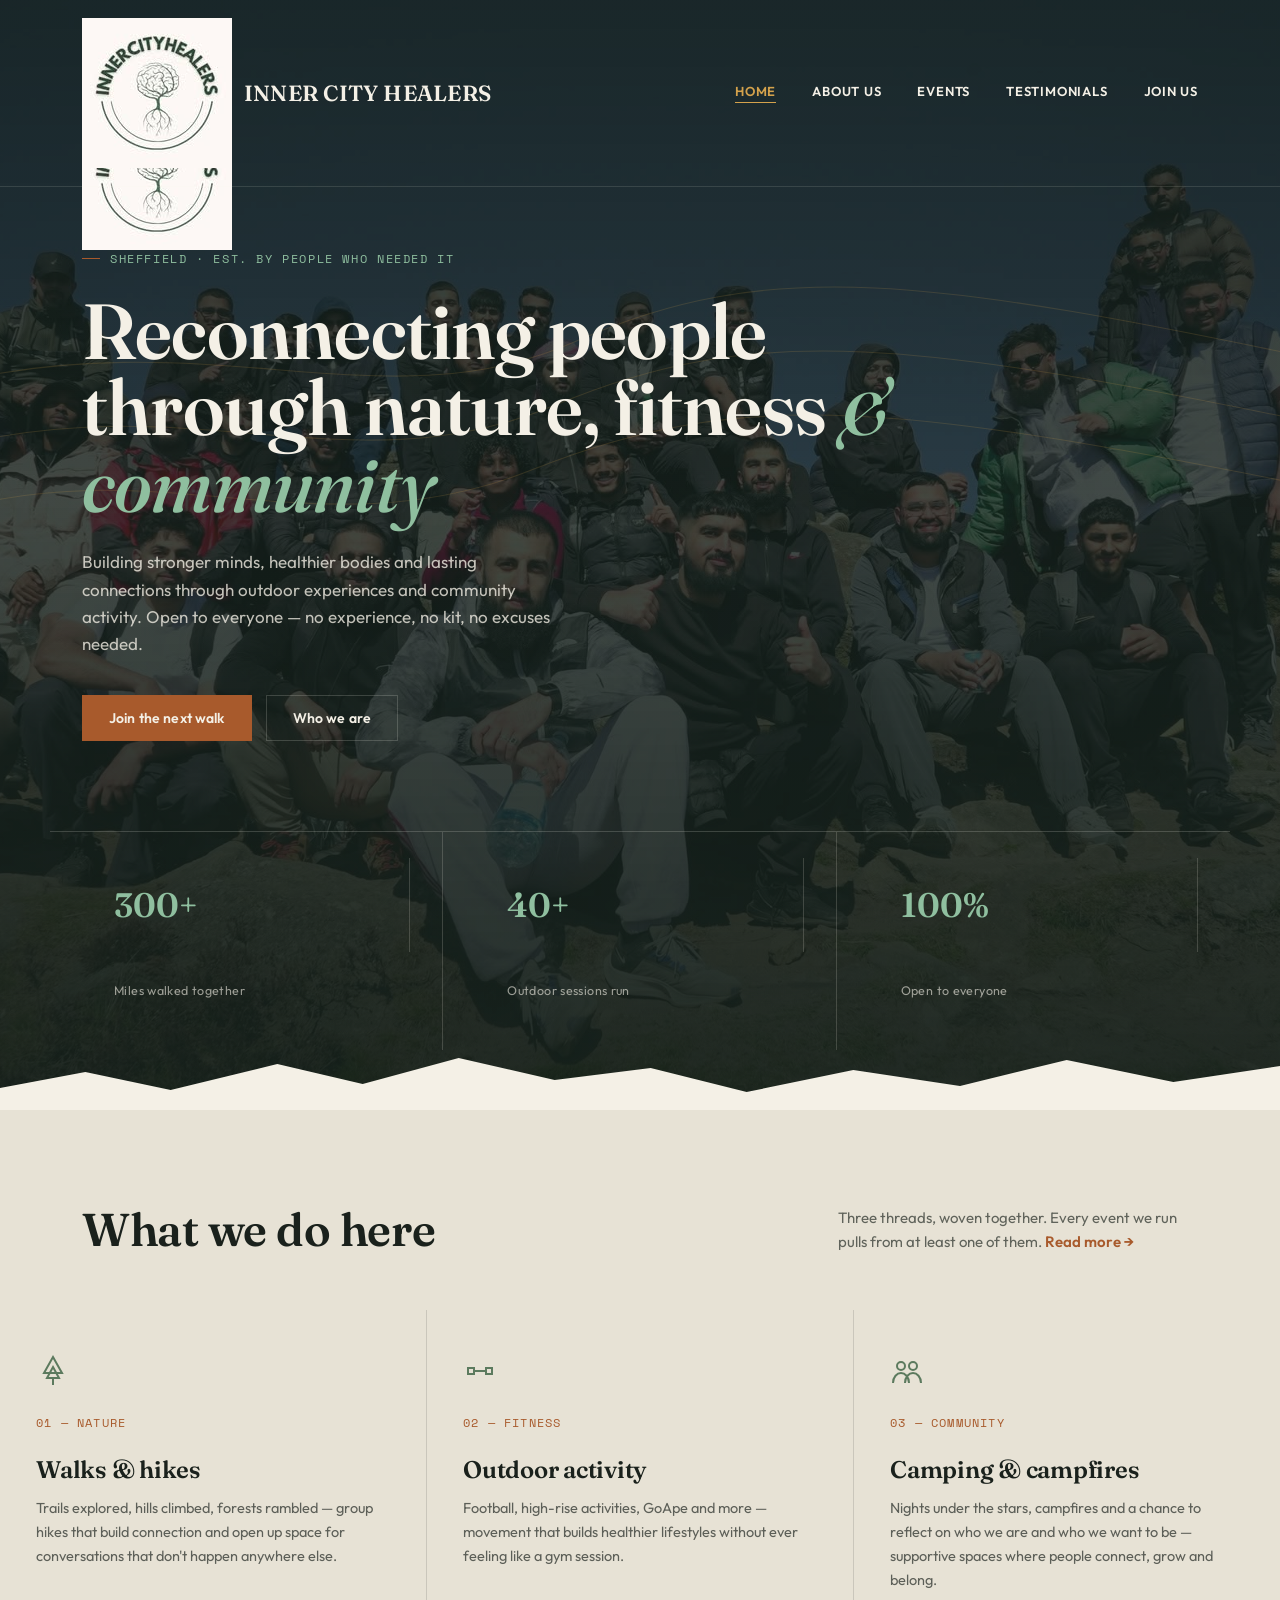
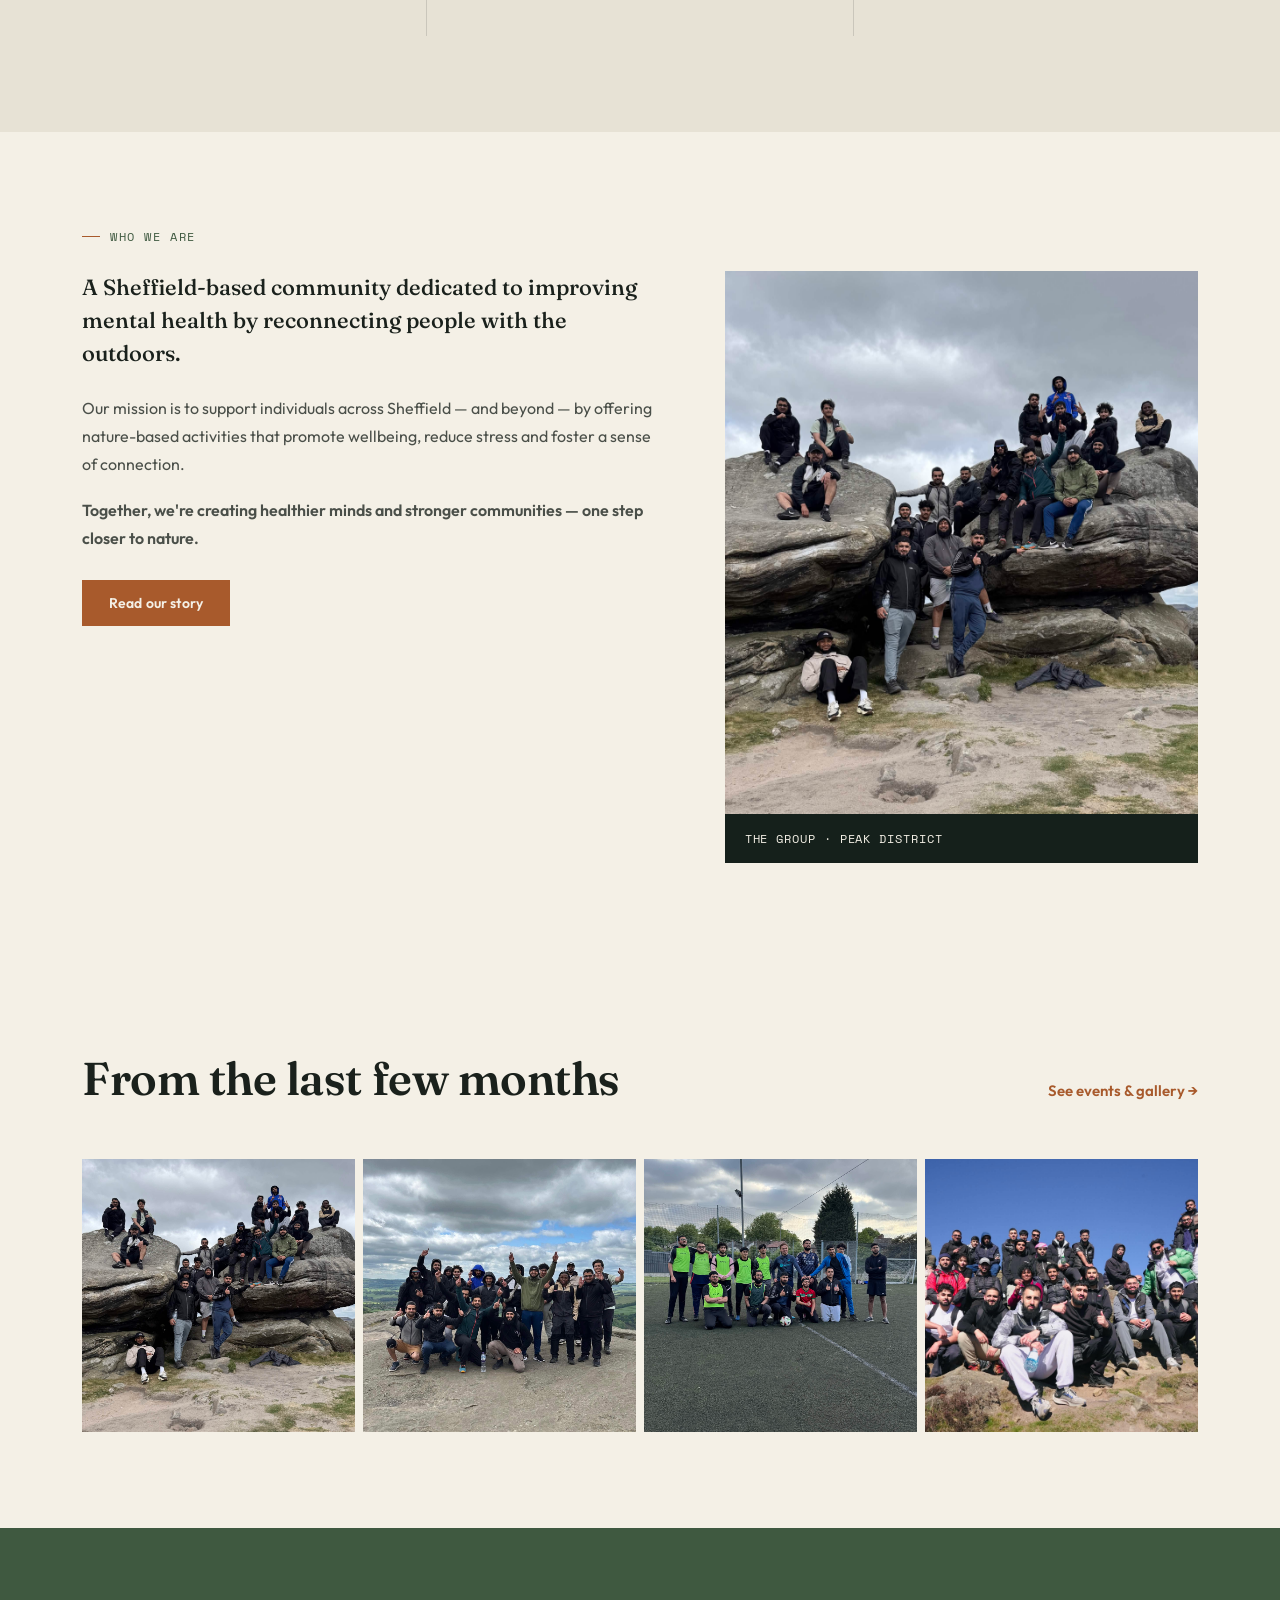
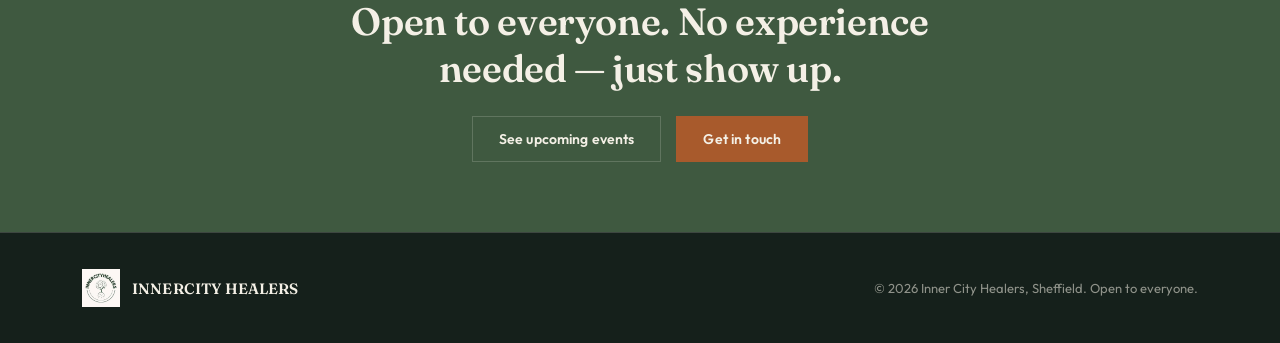
==== commit 6ef8c42c: "a" ====
--- a/ICH/innercityhealers-site/site/index.html
+++ b/ICH/innercityhealers-site/site/index.html
@@ -14,7 +14,7 @@
 <header>
   <nav>
     <a href="index.html" class="brand">
-      <img src="images/logo.jpg" alt="Inner City Healers logo" style="height:42px; width:auto;">
+      <img src="images/logo.jpg" alt="Inner City Healers logo" class="brand-logo">
       INNER CITY HEALERS
     </a>
     <div class="navlinks">
@@ -38,6 +38,7 @@
     </g>
   </svg>
   <div class="hero-inner">
+    <img src="images/logo.jpg" alt="Inner City Healers logo" class="hero-logo">
     <div class="eyebrow light">Sheffield &middot; Est. by people who needed it</div>
     <h1>Reconnecting people through nature, fitness <em>&amp; community</em></h1>
     <p class="lede">Building stronger minds, healthier bodies and lasting connections through outdoor experiences and community activity. Open to everyone &mdash; no experience, no kit, no excuses needed.</p>
@@ -127,7 +128,7 @@
 </section>
 <footer>
   <div class="wrap foot-inner">
-    <div class="brand">INNERCITY HEALERS</div>
+    <div class="brand" style="color:var(--cream);"><img src="images/logo.jpg" alt="Inner City Healers logo" style="height:38px; width:auto;"> INNERCITY HEALERS</div>
     <div>&copy; 2026 Inner City Healers, Sheffield. Open to everyone.</div>
   </div>
 </footer>
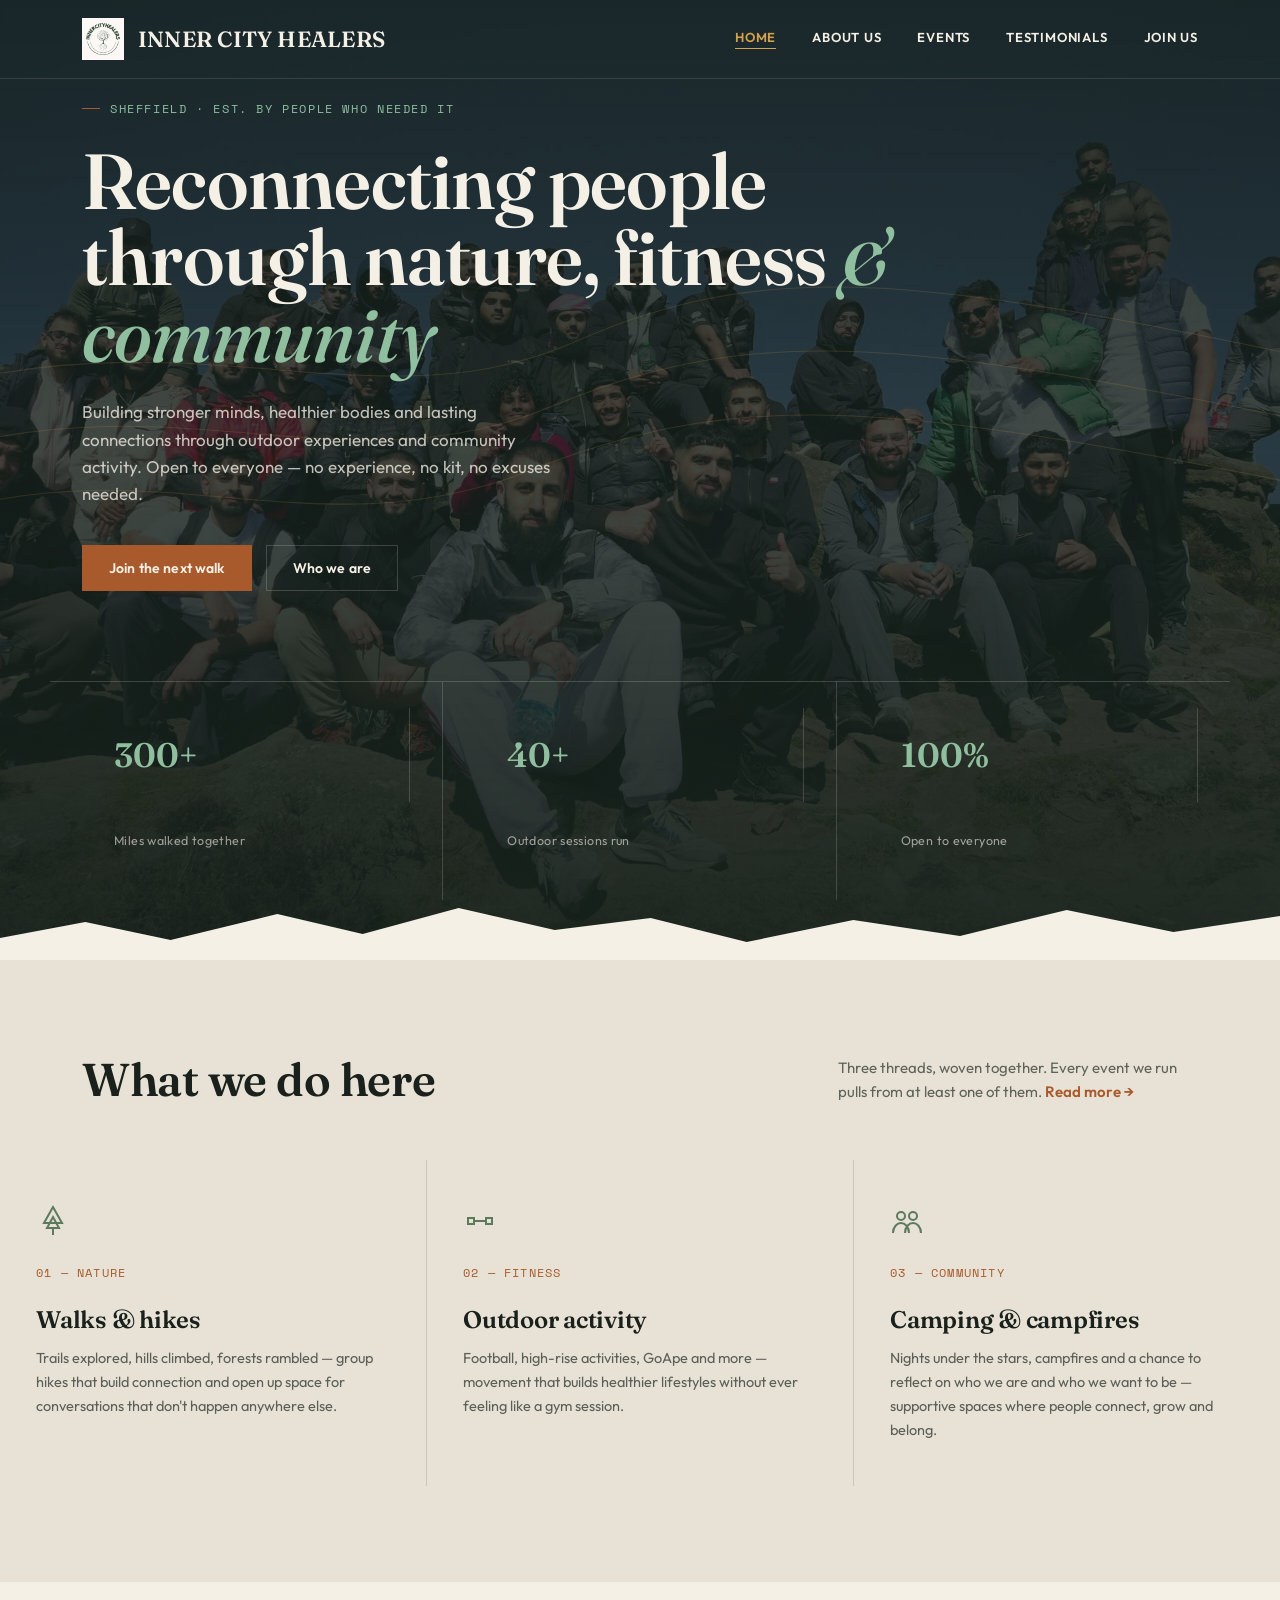
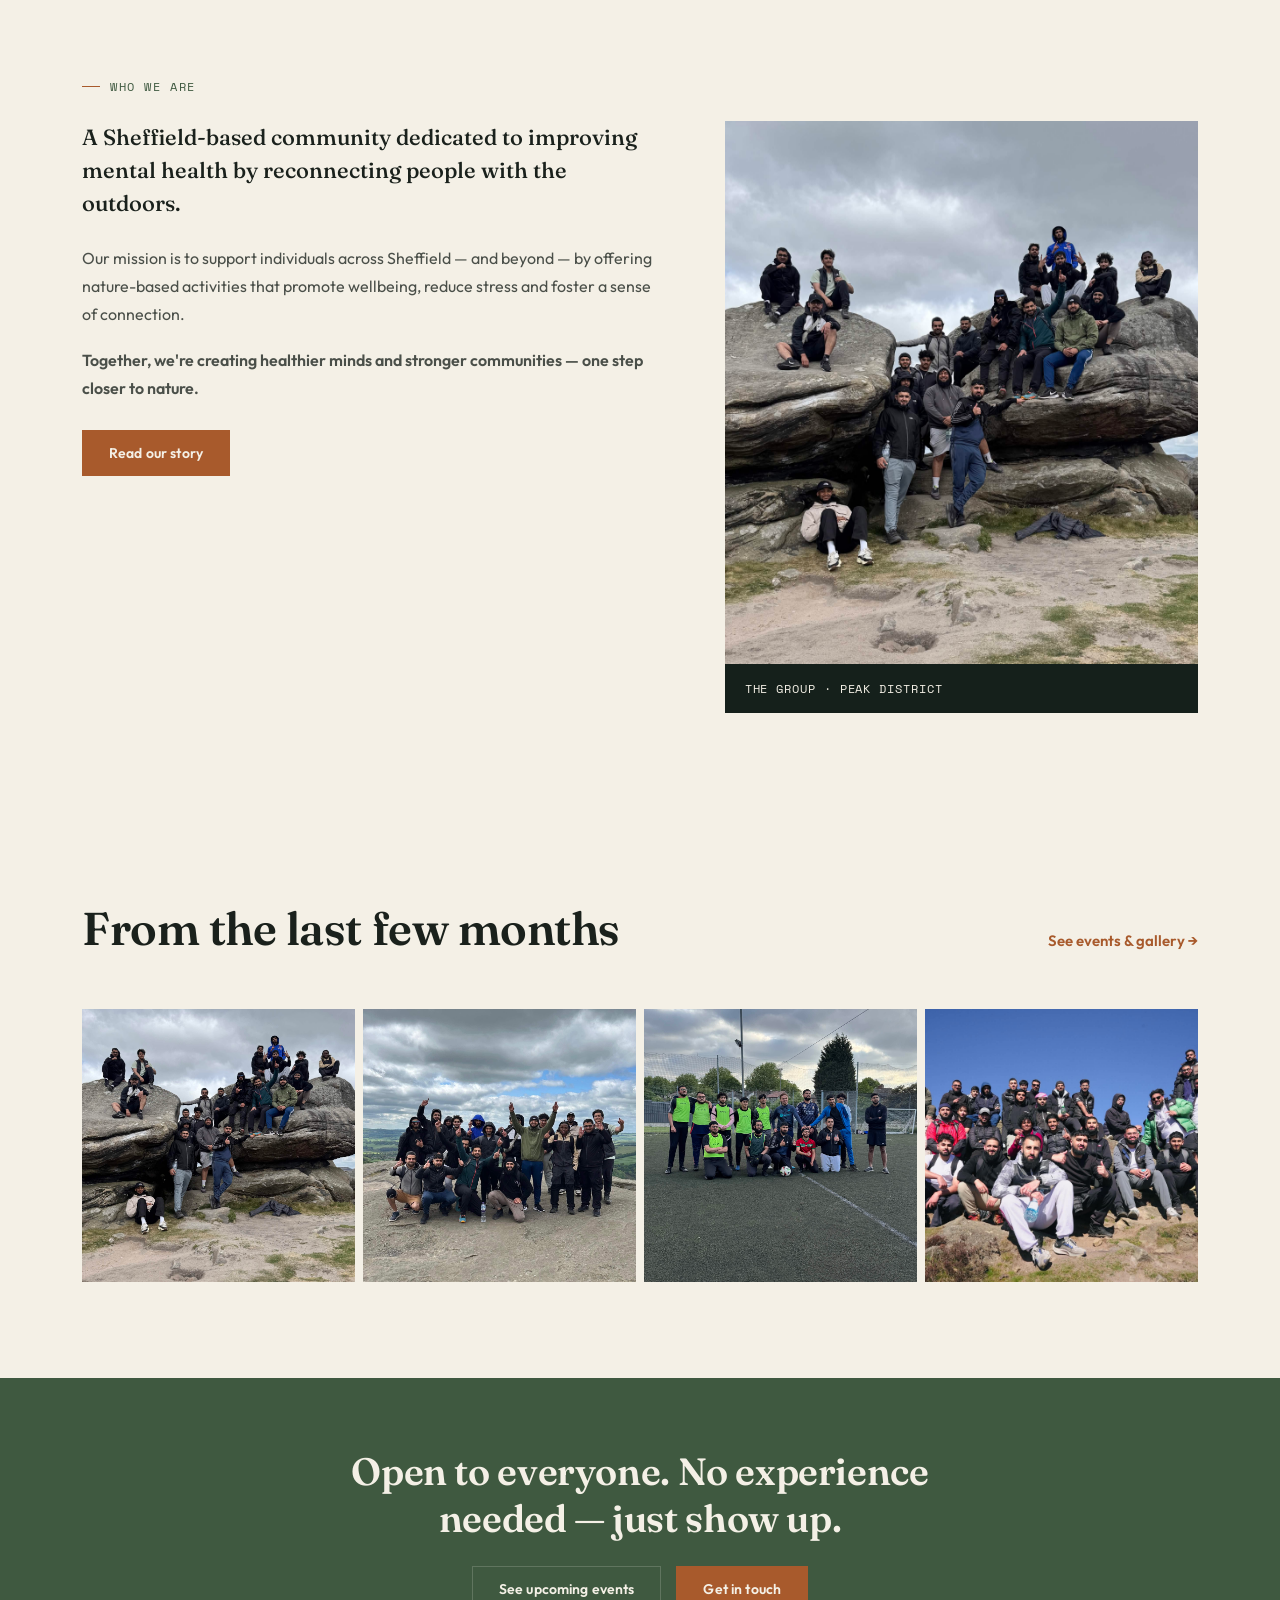
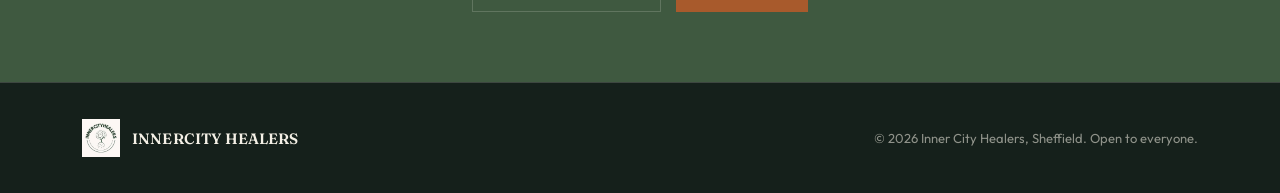
==== commit a81bfb2c: "a" ====
--- a/ICH/innercityhealers-site/site/index.html
+++ b/ICH/innercityhealers-site/site/index.html
@@ -38,7 +38,6 @@
     </g>
   </svg>
   <div class="hero-inner">
-    <img src="images/logo.jpg" alt="Inner City Healers logo" class="hero-logo">
     <div class="eyebrow light">Sheffield &middot; Est. by people who needed it</div>
     <h1>Reconnecting people through nature, fitness <em>&amp; community</em></h1>
     <p class="lede">Building stronger minds, healthier bodies and lasting connections through outdoor experiences and community activity. Open to everyone &mdash; no experience, no kit, no excuses needed.</p>
--- a/ICH/innercityhealers-site/site/css/style.css
+++ b/ICH/innercityhealers-site/site/css/style.css
@@ -96,8 +96,13 @@
     max-width:1180px;
     margin:0 auto;
   }
-  .brand{display:flex; align-items:center; gap:12px; font-family:'Fraunces',serif; font-weight:600; font-size:22px; letter-spacing:0.01em; color:var(--cream);}
+  .brand{display:flex; align-items:center; gap:14px; font-family:'Fraunces',serif; font-weight:600; font-size:22px; letter-spacing:0.01em; color:var(--cream);}
   .brand svg{flex-shrink:0;}
+  .brand-logo{height:42px; width:auto; flex-shrink:0;}
+  @media(max-width:600px){
+    .brand{font-size:17px; gap:10px;}
+    .brand-logo{height:36px;}
+  }
   .navlinks{display:flex; gap:36px; align-items:center;}
   .navlinks a{
     font-size:13px; font-weight:600; letter-spacing:0.06em; text-transform:uppercase;
@@ -111,11 +116,15 @@
   .navlinks a.active{color:var(--gold);}
   .navcta{display:none;}
   @media(min-width:880px){.navcta{display:block;}}
-  .menu-toggle{display:none; background:none; border:none; cursor:pointer;}
+  .menu-toggle{
+    display:none; background:rgba(21,32,27,0.4); border:1px solid var(--line-light);
+    cursor:pointer; padding:10px 12px; border-radius:4px; align-items:center; justify-content:center;
+    backdrop-filter:blur(4px);
+  }
   .menu-toggle svg rect{fill:var(--cream);}
   @media(max-width:880px){
     .navlinks{display:none;}
-    .menu-toggle{display:block;}
+    .menu-toggle{display:flex;}
   }
 
   /* ===== TOPO TEXTURE ===== */
@@ -348,10 +357,11 @@
 /* responsive nav fallback: show simple stacked list on small screens when toggled */
 .navlinks.open{
   display:flex; position:absolute; top:100%; left:0; right:0;
-  flex-direction:column; background:var(--pine); padding:20px 32px; gap:20px;
+  flex-direction:column; background:var(--pine); padding:24px 32px; gap:22px;
   border-bottom:1px solid var(--line-light);
-}
-.navlinks.open a{color:var(--cream);}
+  box-shadow:0 12px 30px rgba(0,0,0,0.3);
+}
+.navlinks.open a{color:var(--cream); font-size:15px;}
 
 /* ===== GALLERY SLIDESHOW (manual arrows) ===== */
 .gallery-slideshow{background:var(--pine); color:var(--cream);}
@@ -443,3 +453,31 @@
 }
 .col-block p{font-size:14.5px; line-height:1.65; color:rgba(26,33,28,0.72); margin-bottom:12px;}
 @media(max-width:820px){.col-grid{grid-template-columns:1fr; gap:44px;}}
+
+/* ===== HERO LOGO ===== */
+.hero-logo{
+  height:96px; width:auto; margin-bottom:28px;
+  border-radius:8px;
+}
+@media(max-width:600px){.hero-logo{height:72px; margin-bottom:20px;}}
+
+/* ===== FOOTER LOGO ALIGN ===== */
+.foot-inner .brand{display:flex; align-items:center; gap:12px;}
+
+/* ===== EXTRA MOBILE POLISH ===== */
+@media(max-width:600px){
+  .wrap{padding:0 20px;}
+  section{padding:64px 0;}
+  .hero-stats{grid-template-columns:1fr;}
+  .hero-stats div{border-right:none; border-bottom:1px solid var(--line-light); padding:20px 24px;}
+  .hero-stats div:last-child{border-bottom:none;}
+  .hero-inner{padding:0 20px 60px;}
+  .section-head{margin-bottom:36px; gap:16px;}
+  .cta-band .btn{display:block; margin:10px auto 0; max-width:260px;}
+  .hero-ctas{flex-direction:column;}
+  .hero-ctas .btn{width:100%; justify-content:center;}
+  nav{padding:14px 20px;}
+  .page-hero{padding:110px 0 48px;}
+  .act-table{font-size:13px;}
+  .act-table thead th, .act-table tbody td{padding:10px 12px;}
+}
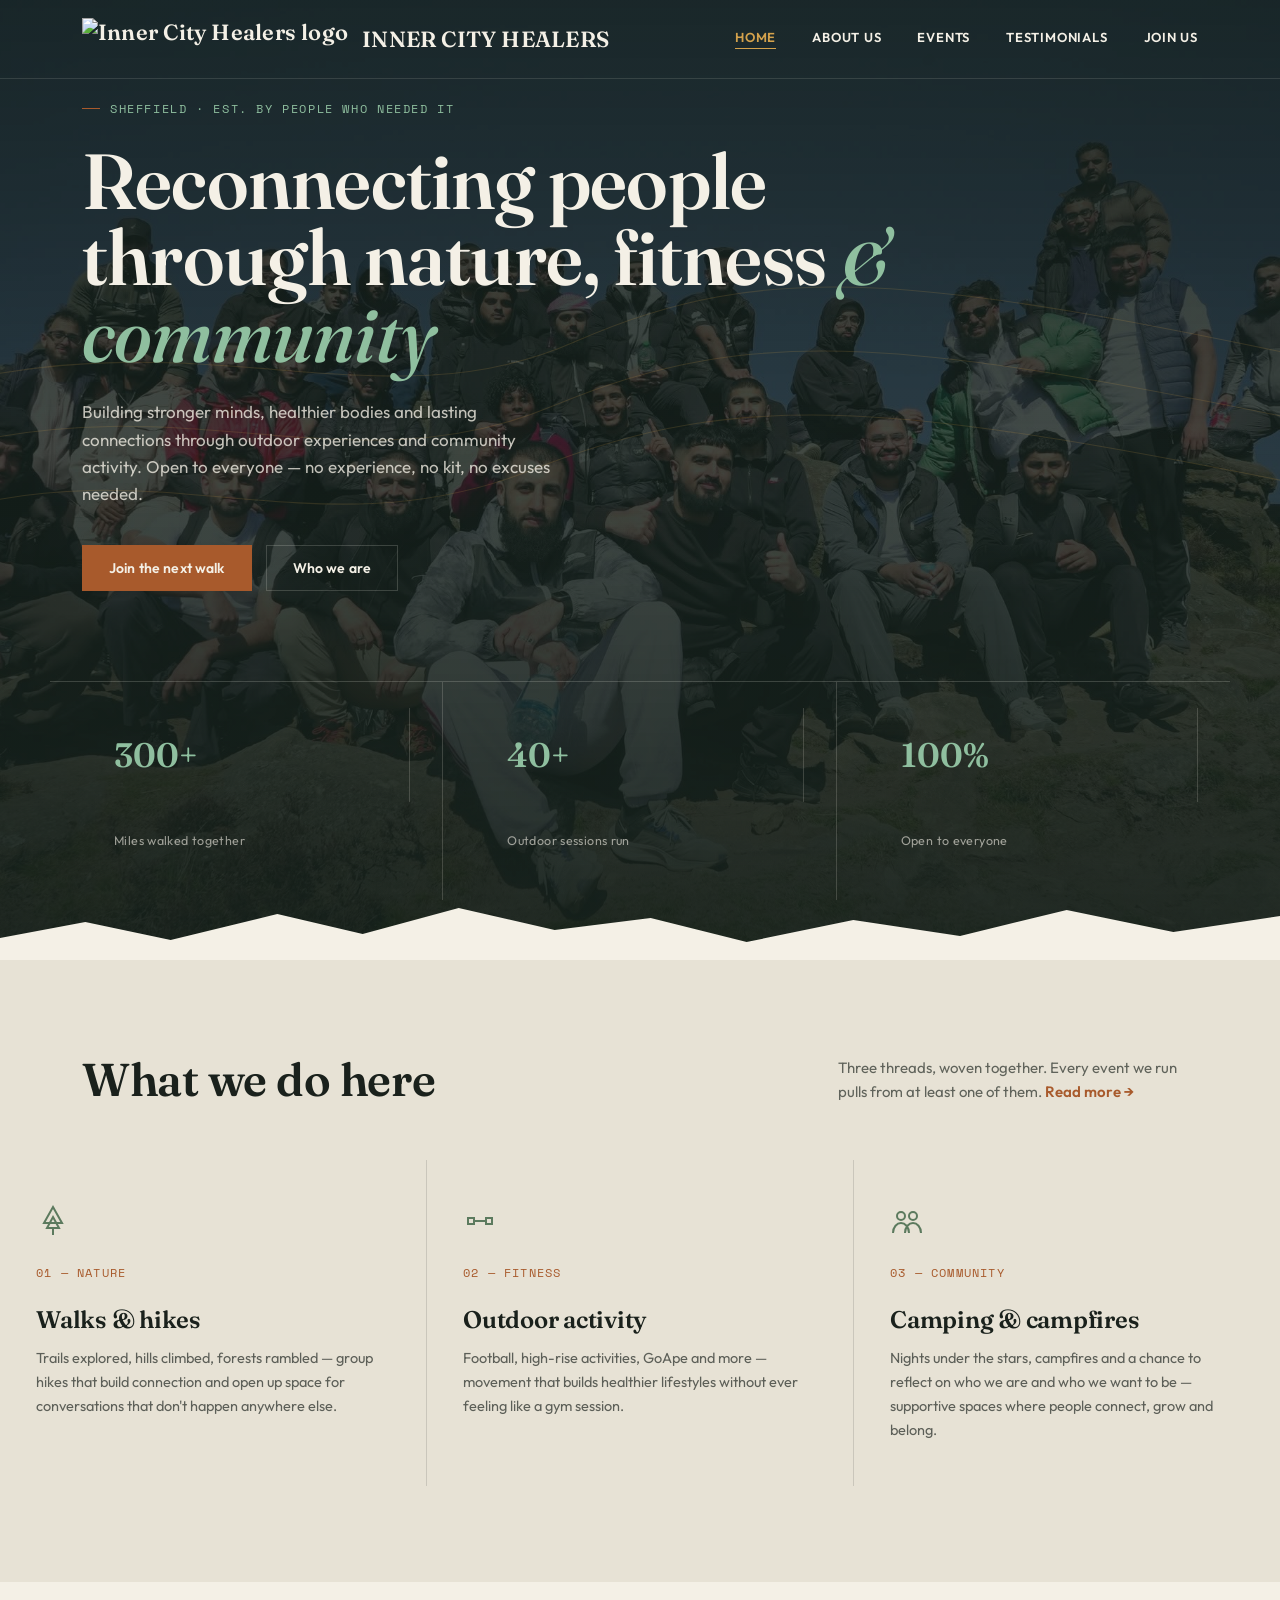
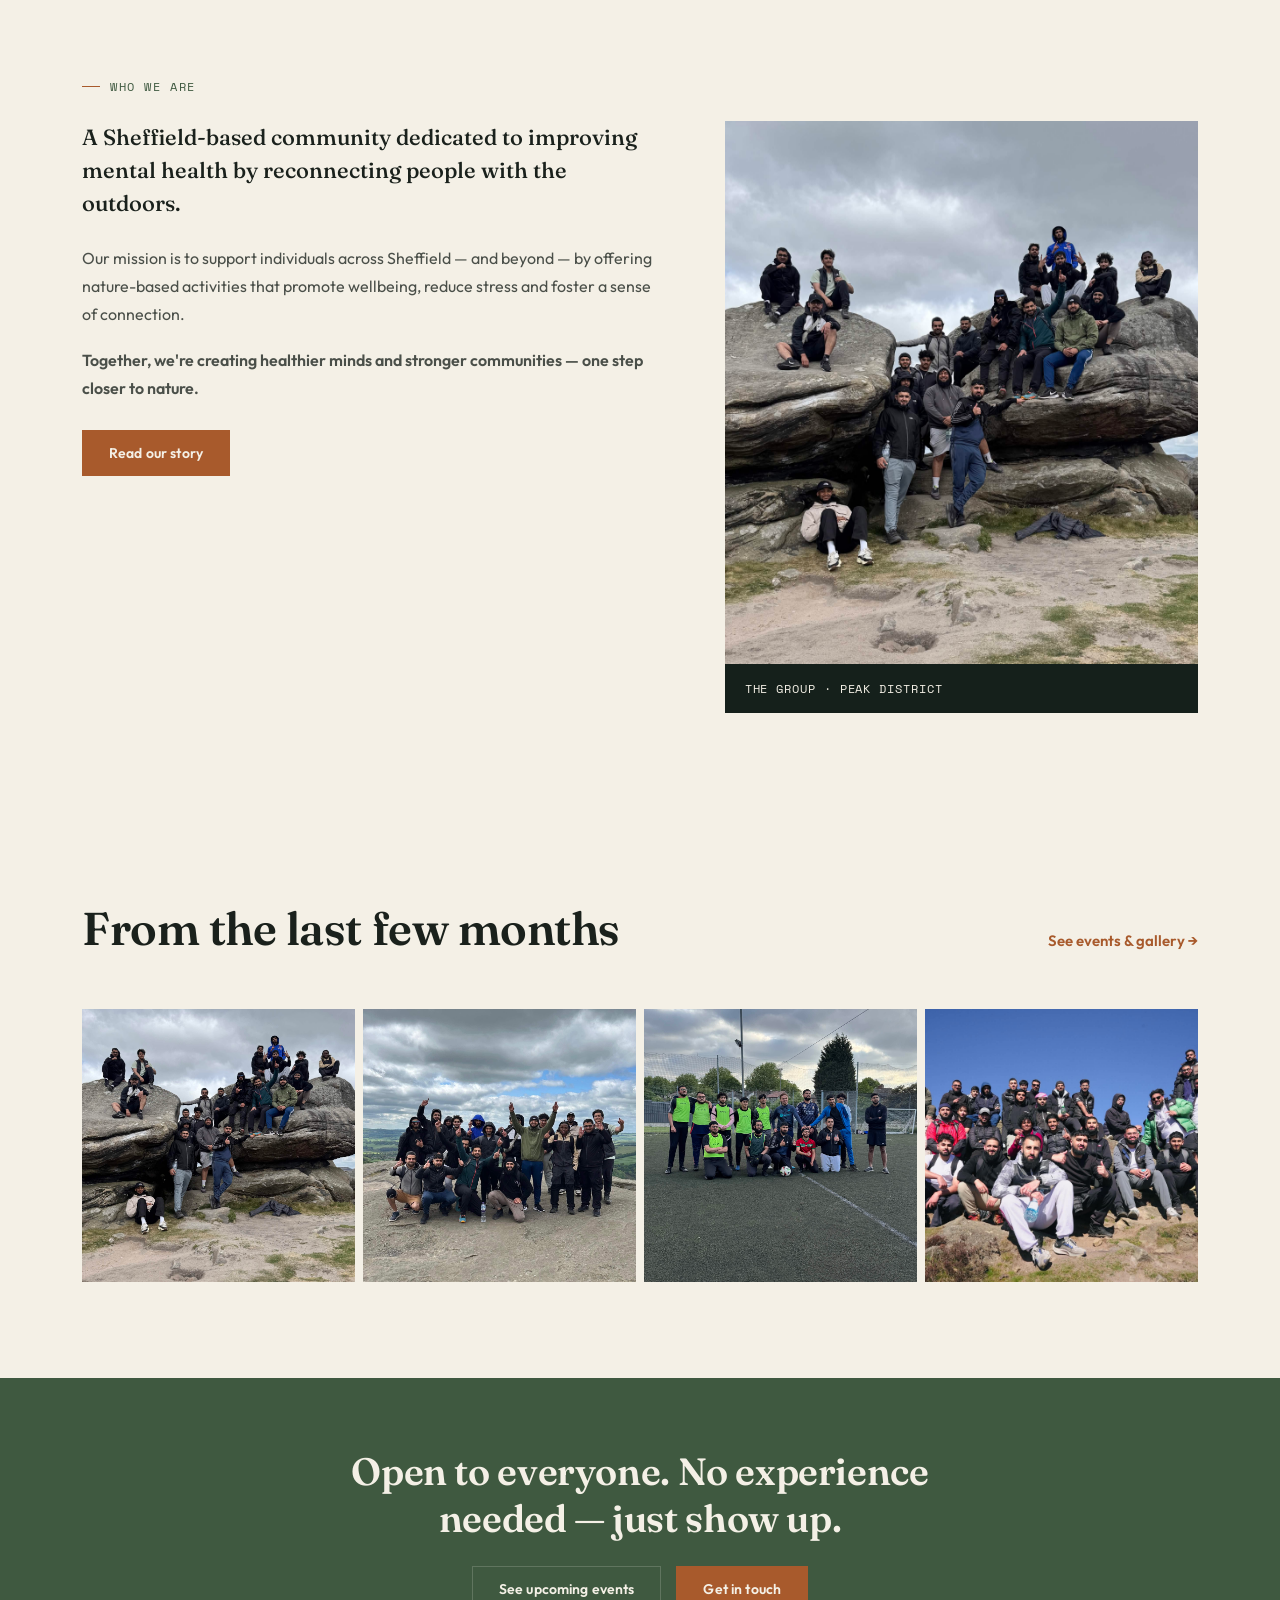
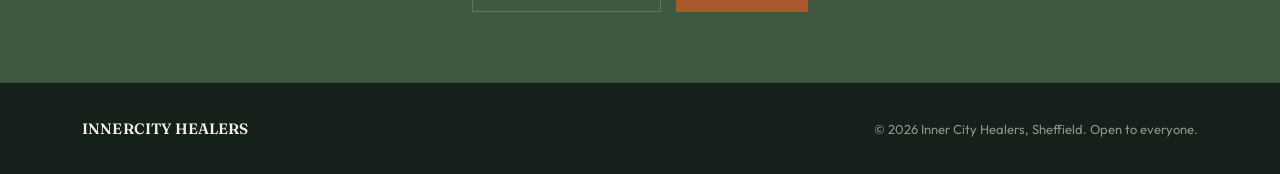
==== commit c7e1f738: "a" ====
--- a/ICH/innercityhealers-site/site/index.html
+++ b/ICH/innercityhealers-site/site/index.html
@@ -127,7 +127,7 @@
 </section>
 <footer>
   <div class="wrap foot-inner">
-    <div class="brand" style="color:var(--cream);"><img src="images/logo.jpg" alt="Inner City Healers logo" style="height:38px; width:auto;"> INNERCITY HEALERS</div>
+    <div class="brand">INNERCITY HEALERS</div>
     <div>&copy; 2026 Inner City Healers, Sheffield. Open to everyone.</div>
   </div>
 </footer>
--- a/ICH/innercityhealers-site/site/css/style.css
+++ b/ICH/innercityhealers-site/site/css/style.css
@@ -332,6 +332,29 @@
   color:var(--cream);
   overflow:hidden;
   padding:130px 0 64px;
+}
+.page-hero-bg{
+  position:absolute;
+  top:0; left:0; right:0; bottom:0;
+  z-index:0;
+}
+.page-hero-bg img{
+  width:100%;
+  height:100%;
+  object-fit:cover;
+  object-position:right center;
+}
+.page-hero-bg::after{
+  content:'';
+  position:absolute;
+  top:0; left:0; right:0; bottom:0;
+  background:linear-gradient(90deg, rgba(21,32,27,0.97) 0%, rgba(21,32,27,0.75) 55%, rgba(21,32,27,0.35) 100%);
+}
+@media(max-width:800px){
+  .page-hero-bg img{object-position:center center;}
+  .page-hero-bg::after{
+    background:linear-gradient(180deg, rgba(21,32,27,0.92) 0%, rgba(21,32,27,0.88) 100%);
+  }
 }
 .page-hero-inner{max-width:1180px; margin:0 auto; padding:0 32px; position:relative; z-index:2;}
 .page-hero h1{font-size:clamp(34px,5vw,56px); line-height:1; color:var(--cream); max-width:680px;}
@@ -480,4 +503,157 @@
   .page-hero{padding:110px 0 48px;}
   .act-table{font-size:13px;}
   .act-table thead th, .act-table tbody td{padding:10px 12px;}
-}+}
+
+/* ===== COMPACT ACTIVITIES (events page) ===== */
+.activities-compact{background:var(--pine); color:var(--cream); border-top:1px solid var(--line-light);}
+.activities-compact .section-head h2{color:var(--cream);}
+.activities-compact .section-head .desc{color:rgba(244,240,230,0.6);}
+.act-compact-grid{
+  display:grid; grid-template-columns:repeat(3,1fr); gap:0 40px;
+}
+.act-compact-grid .act-item{
+  display:flex; justify-content:space-between; align-items:baseline; gap:12px;
+  padding:11px 0; border-bottom:1px solid var(--line-light);
+}
+.act-compact-grid .act-item .aname{font-size:14px; color:rgba(244,240,230,0.85);}
+.act-compact-grid .act-item .anum{
+  font-family:'Space Mono',monospace; font-size:14px; font-weight:700; color:var(--gold); flex-shrink:0;
+}
+.act-compact-total{
+  display:flex; justify-content:space-between; align-items:center;
+  margin-top:28px; padding:16px 22px; background:var(--moss-deep);
+  font-family:'Fraunces',serif; font-weight:600; font-size:17px; color:var(--cream);
+}
+.act-compact-total .num{color:var(--gold); font-size:20px;}
+.act-compact-note{font-size:13px; color:rgba(244,240,230,0.55); line-height:1.6; margin-top:16px; max-width:680px;}
+@media(max-width:820px){.act-compact-grid{grid-template-columns:repeat(2,1fr); gap:0 28px;}}
+@media(max-width:520px){.act-compact-grid{grid-template-columns:1fr;}}
+
+/* ===== COUNCIL / PARTNER ENDORSEMENTS ===== */
+.council{background:var(--cream);}
+.council-list{display:flex; flex-direction:column; gap:0;}
+.council-row{
+  display:grid; grid-template-columns:180px 1fr; gap:40px; align-items:center;
+  padding:40px 0; border-bottom:1px solid var(--line);
+}
+.council-row:first-of-type{border-top:1px solid var(--line);}
+.council-photo{
+  width:180px; height:180px; overflow:hidden; background:var(--stone-deep);
+  border-radius:4px; position:relative;
+}
+.council-photo img{width:100%; height:100%; object-fit:cover;}
+.council-photo .ph-placeholder{
+  position:absolute; inset:0; display:flex; align-items:center; justify-content:center;
+  font-family:'Space Mono',monospace; font-size:11px; letter-spacing:0.08em; text-transform:uppercase;
+  color:rgba(26,33,28,0.4); text-align:center; padding:12px;
+}
+.council-text .cquote{
+  font-family:'Fraunces',serif; font-size:19px; line-height:1.55; color:var(--ink);
+  margin-bottom:18px; font-style:italic;
+}
+.council-text .cname{font-size:16px; font-weight:600; color:var(--ink); margin-bottom:2px;}
+.council-text .crole{
+  font-family:'Space Mono',monospace; font-size:12px; letter-spacing:0.06em;
+  text-transform:uppercase; color:var(--rust);
+}
+@media(max-width:680px){
+  .council-row{grid-template-columns:1fr; gap:20px; text-align:center; justify-items:center;}
+  .council-text{text-align:center;}
+}
+
+/* ===== TESTIMONIAL / COUNCIL SLIDERS (manual arrows) ===== */
+.quote-slider{position:relative; max-width:820px; margin:0 auto;}
+.quote-slider .qs-track{position:relative; min-height:200px;}
+.quote-slider .qs-slide{
+  position:absolute; inset:0; opacity:0; transition:opacity .4s ease; pointer-events:none;
+  display:flex; flex-direction:column; justify-content:center;
+}
+.quote-slider .qs-slide.active{opacity:1; pointer-events:auto; position:relative;}
+.qs-controls{
+  display:flex; align-items:center; justify-content:center; gap:24px; margin-top:36px;
+}
+.qs-arrow{
+  width:48px; height:48px; border:1px solid var(--line); background:transparent;
+  display:flex; align-items:center; justify-content:center; cursor:pointer;
+  color:var(--ink); transition:all .2s ease;
+}
+.qs-arrow:hover{background:var(--moss-deep); border-color:var(--moss-deep); color:var(--cream);}
+.qs-counter{font-family:'Space Mono',monospace; font-size:13px; letter-spacing:0.08em; color:rgba(26,33,28,0.55);}
+
+/* member quote slide styling */
+.testimonials .qs-slide .quote{
+  font-family:'Fraunces',serif; font-size:clamp(20px,2.6vw,28px); line-height:1.5;
+  color:var(--ink); margin-bottom:22px; text-align:center;
+}
+.testimonials .qs-slide .who{
+  font-family:'Space Mono',monospace; font-size:13px; letter-spacing:0.08em;
+  color:var(--rust); text-align:center;
+}
+
+/* council quote slide styling (photo left, text right) */
+.council .qs-slide{
+  display:grid; grid-template-columns:180px 1fr; gap:40px; align-items:center;
+}
+.council .qs-slide.active{display:grid;}
+@media(max-width:680px){
+  .council .qs-slide{grid-template-columns:1fr; gap:20px; text-align:center; justify-items:center;}
+  .council .qs-slide.active{display:flex; flex-direction:column;}
+  .council .qs-slide .council-text{text-align:center;}
+}
+
+/* ===== ACTIVITY CATEGORY CARDS (events page) ===== */
+.activity-cards{background:var(--pine); border-top:1px solid var(--line-light);}
+.activity-cards .section-head h2{color:var(--cream);}
+.activity-cards .section-head .desc{color:rgba(244,240,230,0.6);}
+.acard-grid{
+  display:grid; grid-template-columns:repeat(4,1fr); gap:24px;
+}
+.acard{
+  background:var(--pine-soft); border:1px solid var(--line-light);
+  overflow:hidden; transition:transform .25s ease, border-color .25s ease;
+}
+.acard:hover{transform:translateY(-4px); border-color:var(--gold);}
+.acard-photo{
+  aspect-ratio:4/3; position:relative; background:var(--stone-deep);
+  overflow:hidden;
+}
+.acard-photo img{width:100%; height:100%; object-fit:cover;}
+.acard-photo .ph-placeholder{
+  position:absolute; inset:0; display:flex; align-items:center; justify-content:center;
+  font-family:'Space Mono',monospace; font-size:11px; letter-spacing:0.06em; text-transform:uppercase;
+  color:rgba(26,33,28,0.42); text-align:center; padding:14px; line-height:1.6;
+}
+.acard-body{padding:20px 22px 24px;}
+.acard-body h3{font-size:19px; color:var(--cream); margin-bottom:6px;}
+.acard-body p{font-size:13.5px; line-height:1.55; color:rgba(244,240,230,0.62);}
+@media(max-width:900px){.acard-grid{grid-template-columns:repeat(2,1fr);}}
+@media(max-width:520px){.acard-grid{grid-template-columns:1fr;}}
+
+/* ===== MINI STATS ROW (activity cards section) ===== */
+.acard-stats{
+  display:grid; grid-template-columns:repeat(3,1fr);
+  border:1px solid var(--line-light); margin-bottom:44px;
+}
+.acard-stats div{
+  padding:22px 26px; border-right:1px solid var(--line-light); text-align:center;
+}
+.acard-stats div:last-child{border-right:none;}
+.acard-stats .snum{font-family:'Fraunces',serif; font-size:32px; font-weight:600; color:var(--gold); line-height:1;}
+.acard-stats .slabel{font-size:12.5px; color:rgba(244,240,230,0.65); margin-top:6px; letter-spacing:0.02em;}
+@media(max-width:700px){
+  .acard-stats{grid-template-columns:1fr;}
+  .acard-stats div{border-right:none; border-bottom:1px solid var(--line-light);}
+  .acard-stats div:last-child{border-bottom:none;}
+}
+
+/* ===== ACTIVITY CARD SLIDER (manual toggle) ===== */
+.acard-slider{max-width:460px; margin:0 auto;}
+.acard-track{position:relative; min-height:340px;}
+.acard-slide{
+  position:absolute; inset:0; opacity:0; transition:opacity .4s ease; pointer-events:none;
+}
+.acard-slide.active{opacity:1; pointer-events:auto; position:relative;}
+.acard-controls{
+  display:flex; align-items:center; justify-content:center; gap:24px; margin-top:28px;
+}
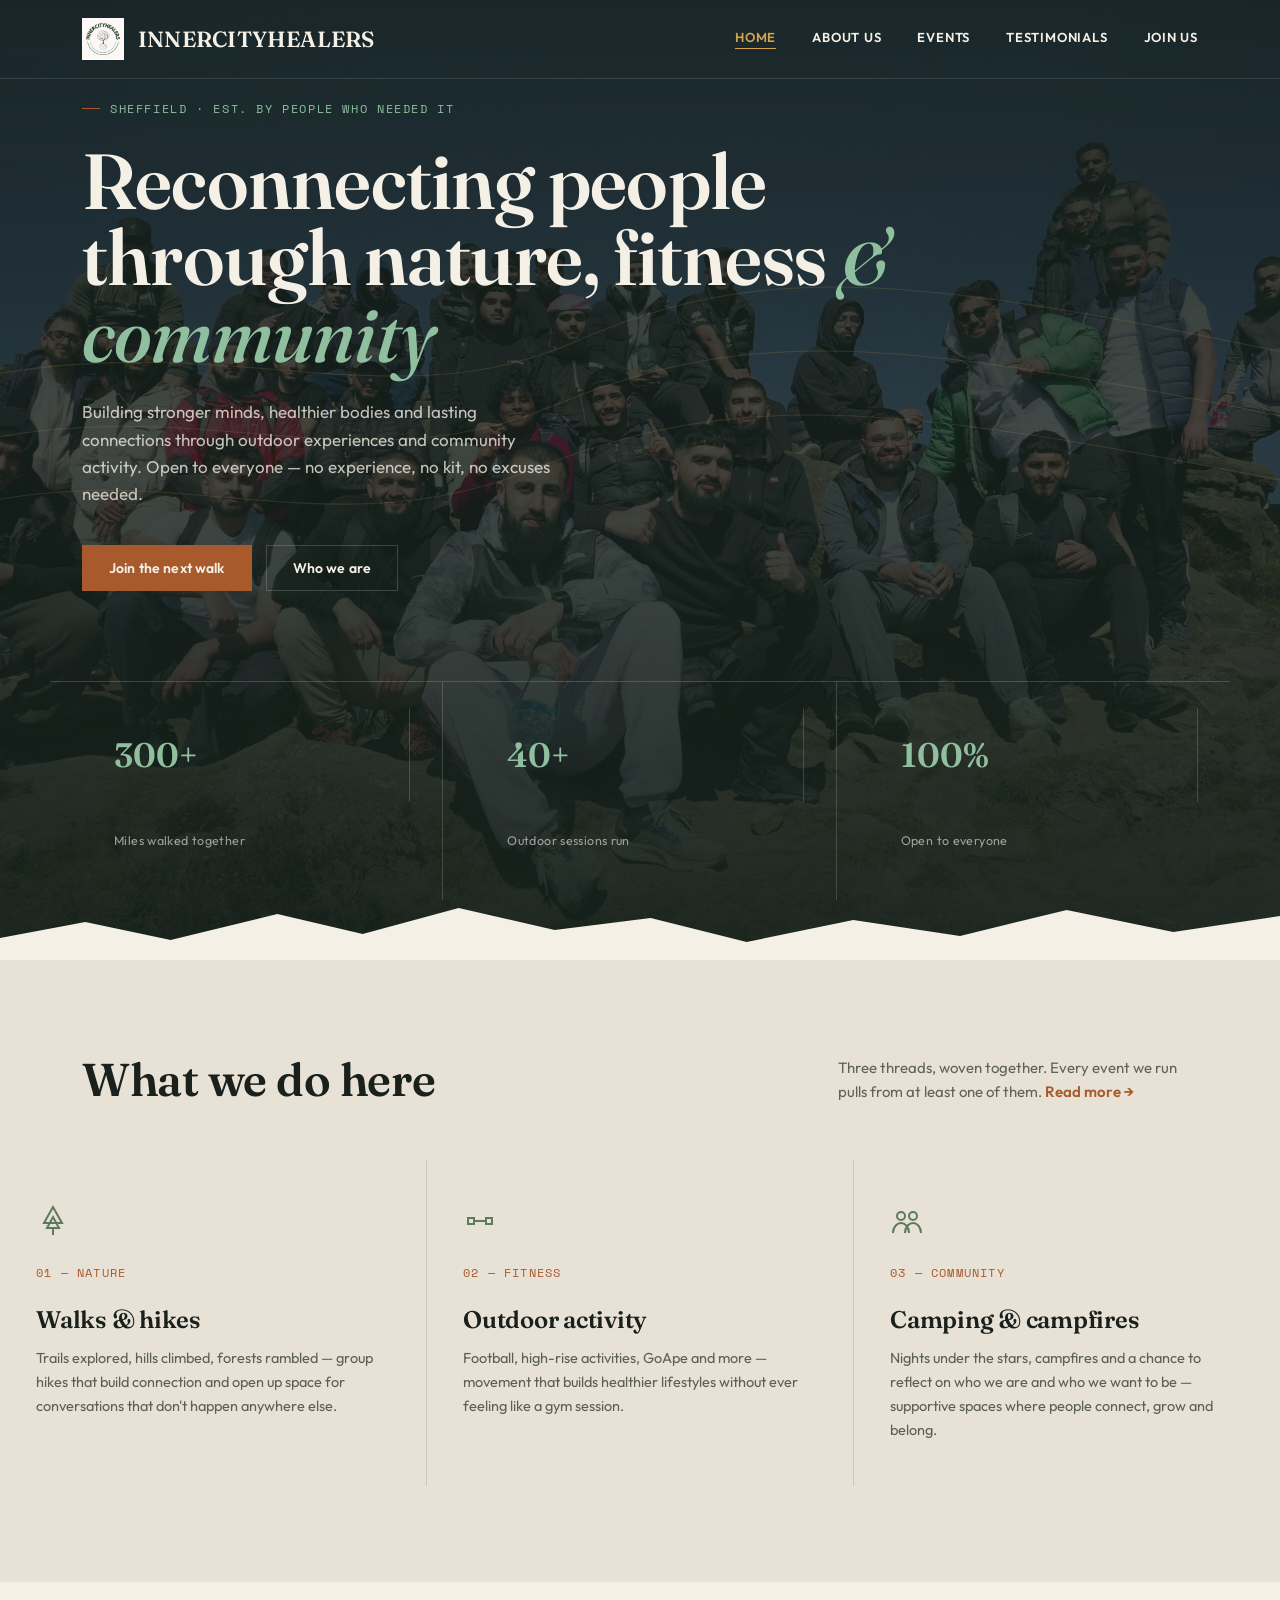
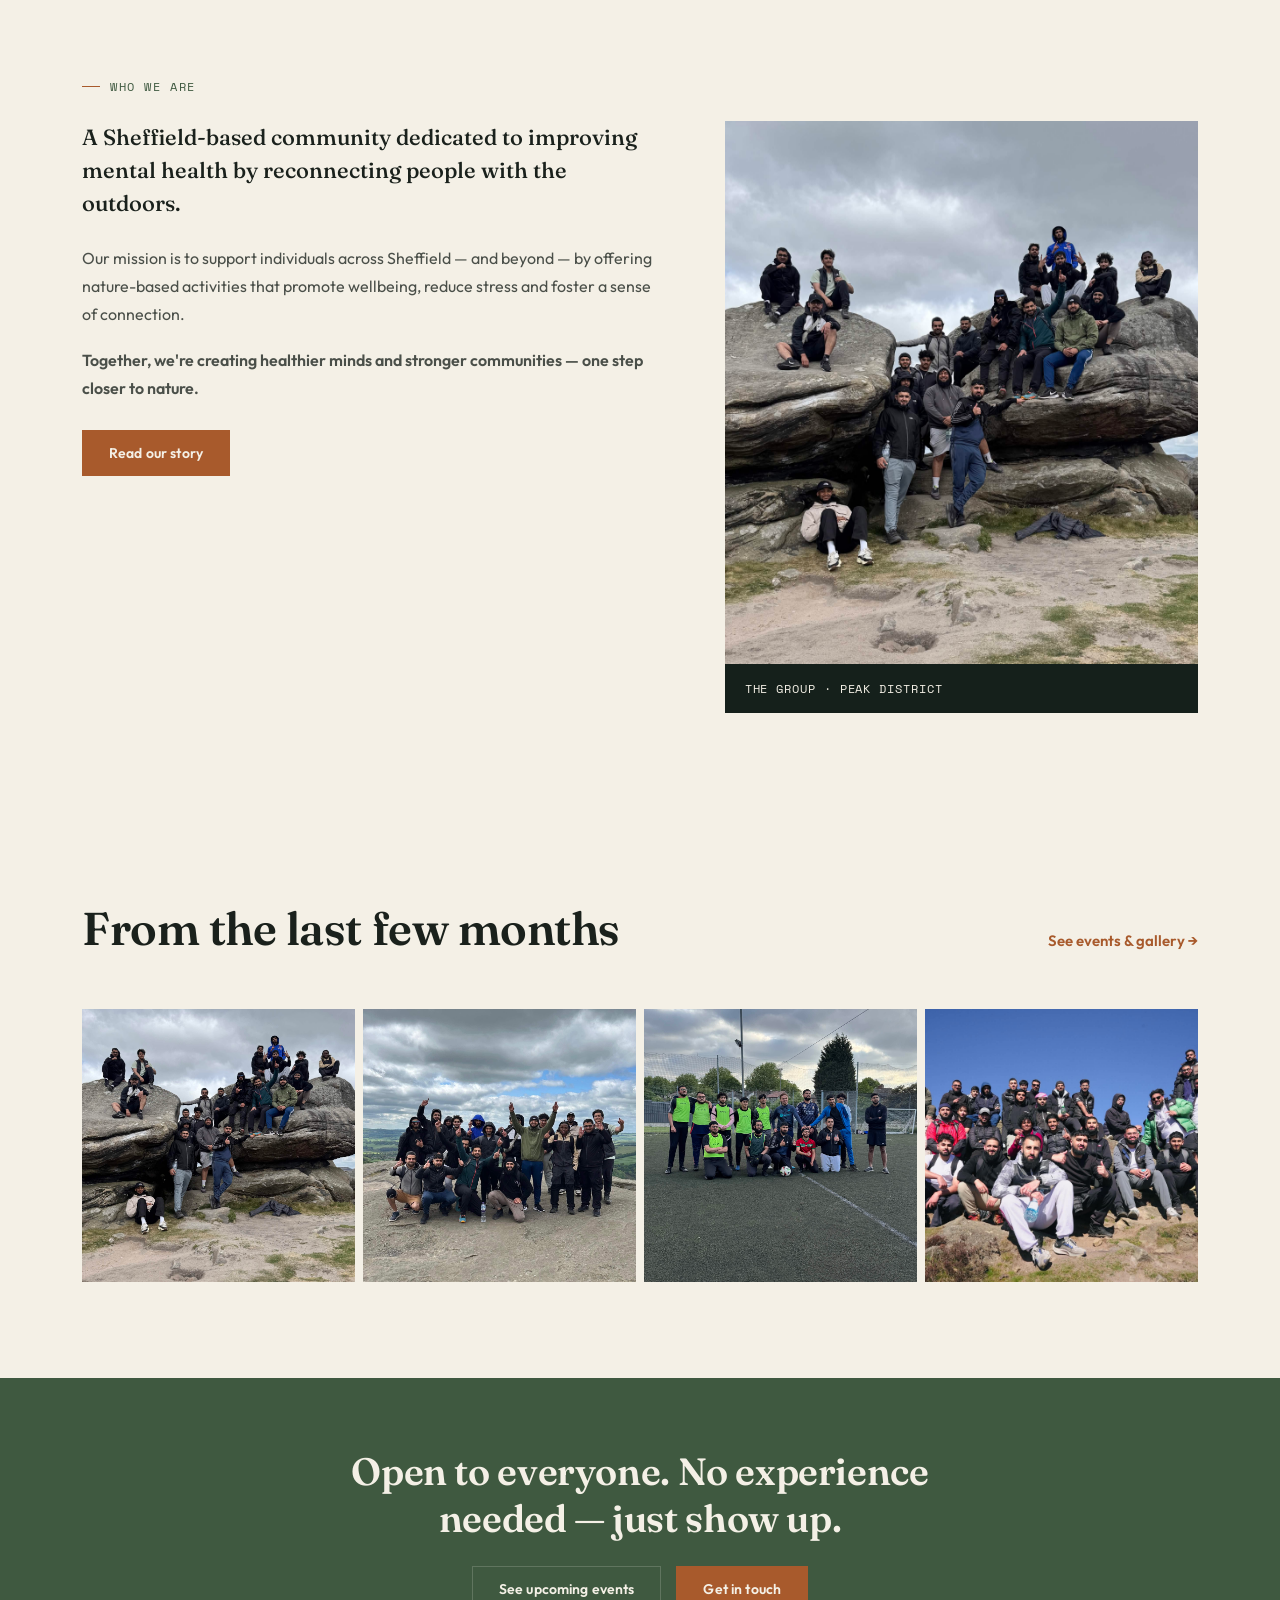
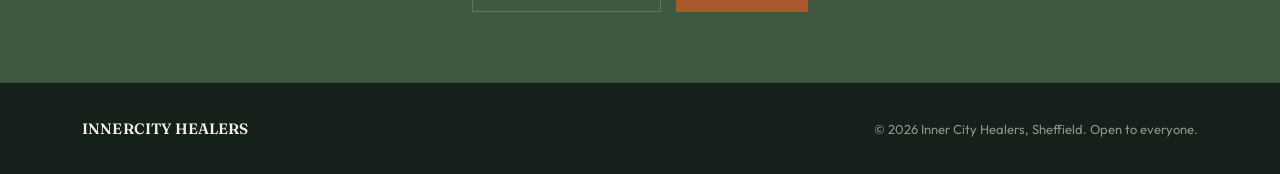
==== commit bebbe3c9: "b" ====
--- a/ICH/innercityhealers-site/site/index.html
+++ b/ICH/innercityhealers-site/site/index.html
@@ -15,7 +15,7 @@
   <nav>
     <a href="index.html" class="brand">
       <img src="images/logo.jpg" alt="Inner City Healers logo" class="brand-logo">
-      INNER CITY HEALERS
+      INNERCITYHEALERS
     </a>
     <div class="navlinks">
       <a href="index.html" class="active">Home</a>
--- a/ICH/innercityhealers-site/site/css/style.css
+++ b/ICH/innercityhealers-site/site/css/style.css
@@ -657,3 +657,55 @@
 .acard-controls{
   display:flex; align-items:center; justify-content:center; gap:24px; margin-top:28px;
 }
+
+/* ===== ACTIVITY CARD TIKTOK EMBEDS ===== */
+.acard-video{
+  aspect-ratio:4/3; overflow:hidden; background:var(--stone-deep);
+  position:relative;
+}
+.acard-video .tiktok-embed{
+  margin:0 !important; max-width:100% !important; min-width:0 !important;
+  width:100% !important; height:100% !important;
+}
+.acard-video .tiktok-embed section{
+  width:100% !important; height:100% !important; margin:0 !important; padding:0 !important;
+  display:block !important;
+}
+.acard-video .tiktok-embed section a{
+  display:block !important; width:100% !important; height:100% !important;
+}
+.acard-video .tiktok-embed img{
+  display:block !important; width:100% !important; height:100% !important; object-fit:cover !important;
+}
+.acard-video iframe{width:100% !important; height:100% !important;}
+/* ===== BACK TO TOP BUTTON ===== */
+.back-to-top{
+  position:fixed;
+  bottom:28px;
+  right:28px;
+  width:48px;
+  height:48px;
+  border-radius:50%;
+  background:var(--moss-deep);
+  color:var(--cream);
+  border:none;
+  display:flex;
+  align-items:center;
+  justify-content:center;
+  cursor:pointer;
+  opacity:0;
+  visibility:hidden;
+  transform:translateY(12px);
+  transition:opacity .25s ease, transform .25s ease, visibility .25s ease, background .2s ease;
+  z-index:60;
+  box-shadow:0 4px 16px rgba(0,0,0,0.25);
+}
+.back-to-top.show{
+  opacity:1;
+  visibility:visible;
+  transform:translateY(0);
+}
+.back-to-top:hover{background:var(--rust);}
+@media(max-width:600px){
+  .back-to-top{width:42px; height:42px; bottom:20px; right:20px;}
+}
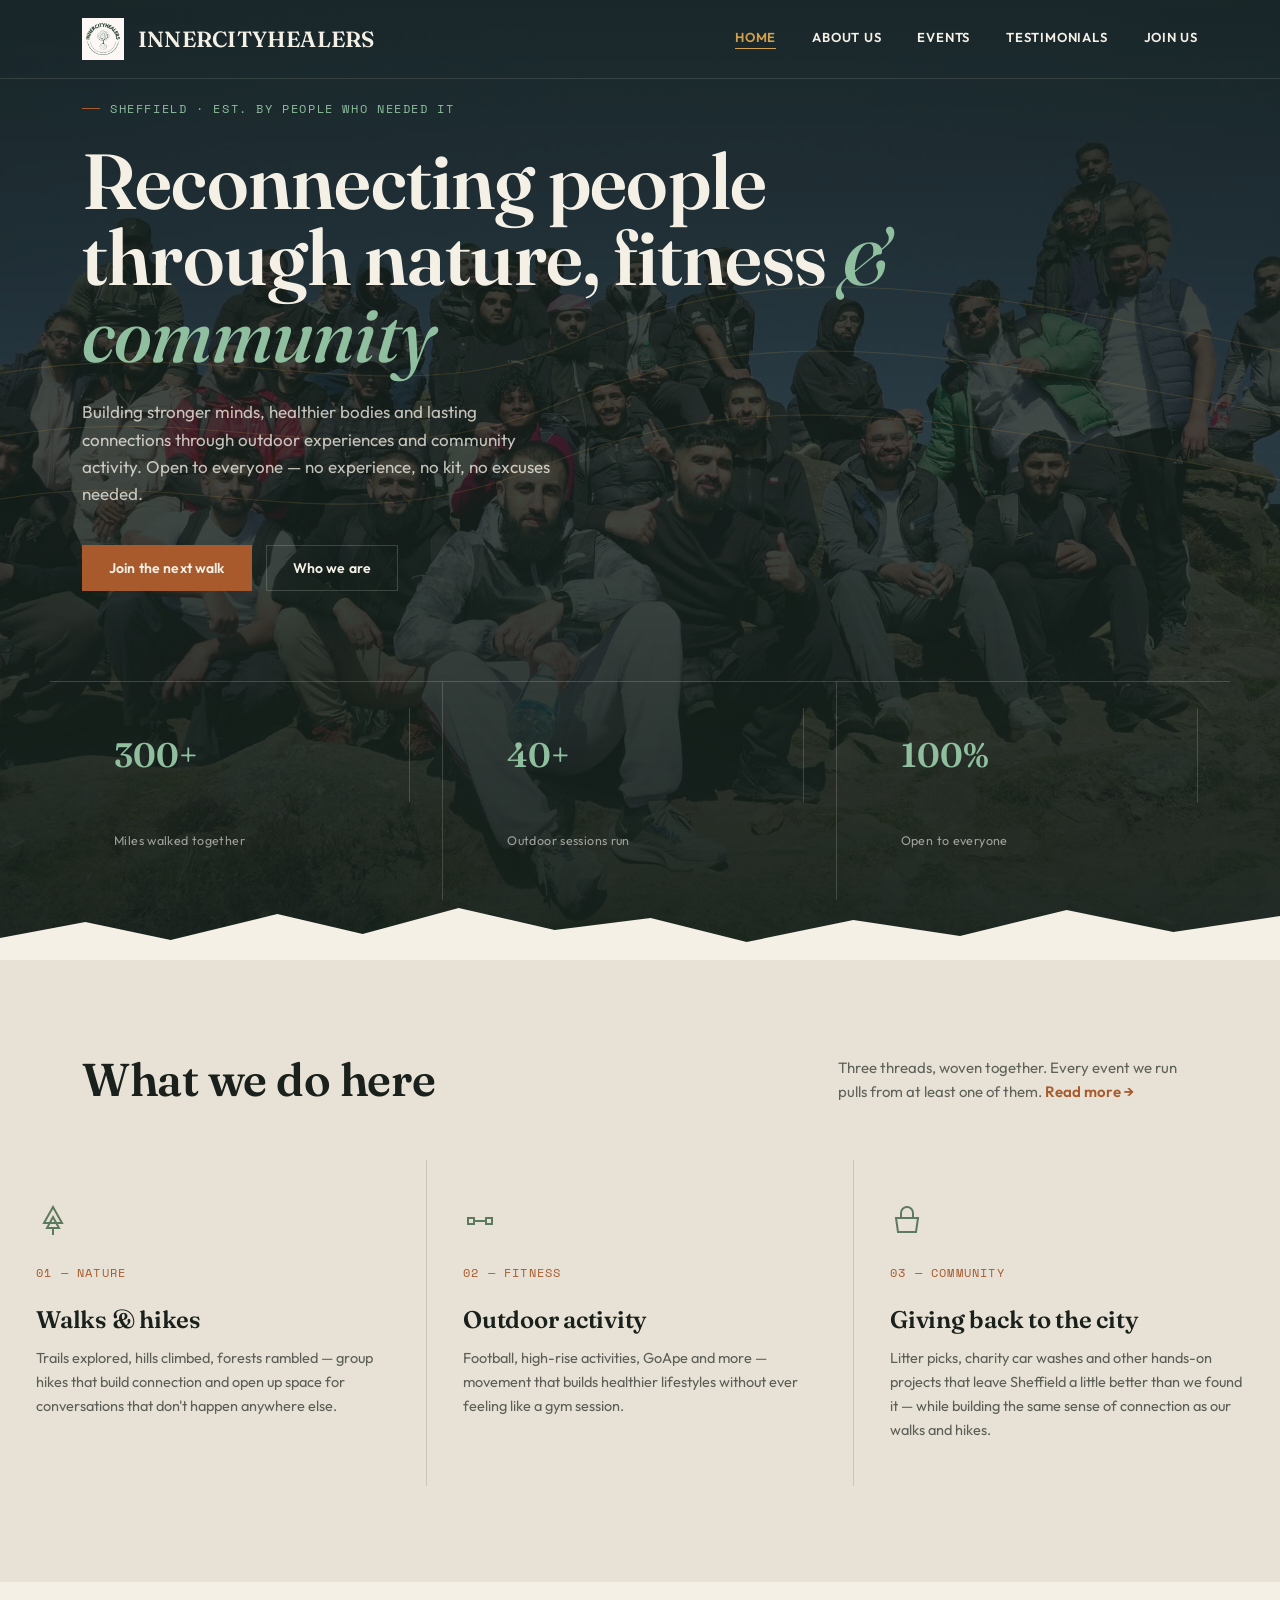
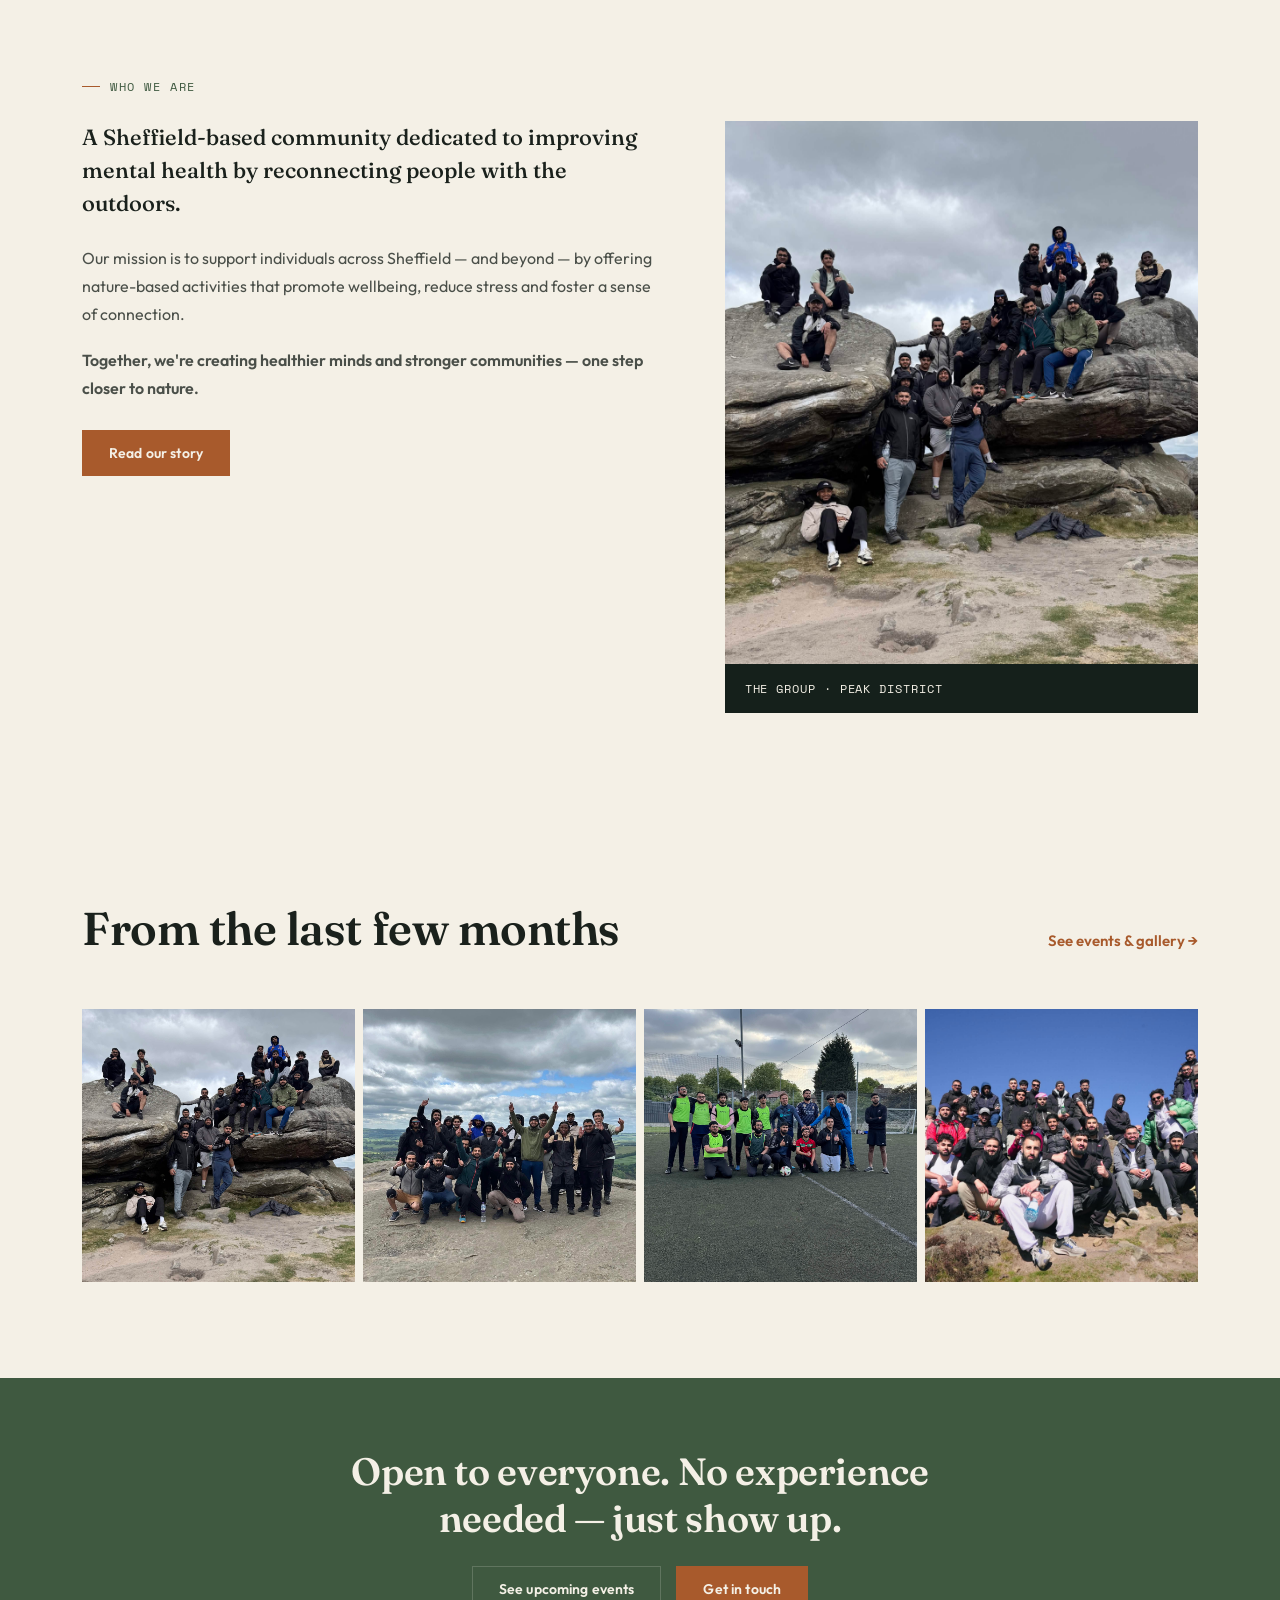
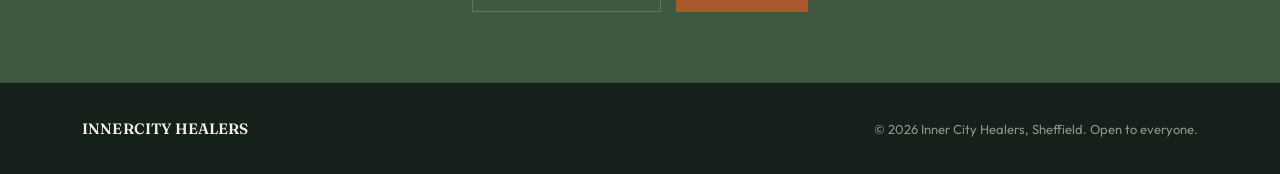
==== commit a6ee31bc: "d" ====
--- a/ICH/innercityhealers-site/site/index.html
+++ b/ICH/innercityhealers-site/site/index.html
@@ -77,11 +77,11 @@
       <p>Football, high-rise activities, GoApe and more &mdash; movement that builds healthier lifestyles without ever feeling like a gym session.</p>
     </div>
     <div class="pillar">
-      <div class="icon"><svg width="34" height="34" viewBox="0 0 34 34" fill="none"><circle cx="11" cy="12" r="4" stroke="#5C7A5E" stroke-width="2"/><circle cx="23" cy="12" r="4" stroke="#5C7A5E" stroke-width="2"/><path d="M3 29c0-6 4-10 8-10s8 4 8 10M15 29c0-6 4-10 8-10s8 4 8 10" stroke="#5C7A5E" stroke-width="2" fill="none"/></svg></div>
-      <div class="pnum">03 &mdash; COMMUNITY</div>
-      <h3>Camping &amp; campfires</h3>
-      <p>Nights under the stars, campfires and a chance to reflect on who we are and who we want to be &mdash; supportive spaces where people connect, grow and belong.</p>
-    </div>
+  <div class="icon"><svg width="34" height="34" viewBox="0 0 34 34" fill="none"><path d="M6 14h22l-2 14H8L6 14Z" stroke="#5C7A5E" stroke-width="2" fill="none"/><path d="M11 14V9a6 6 0 0 1 12 0v5" stroke="#5C7A5E" stroke-width="2" fill="none"/></svg></div>
+  <div class="pnum">03 &mdash; COMMUNITY</div>
+  <h3>Giving back to the city</h3>
+  <p>Litter picks, charity car washes and other hands-on projects that leave Sheffield a little better than we found it &mdash; while building the same sense of connection as our walks and hikes.</p>
+</div>
   </div>
 </section>
 
